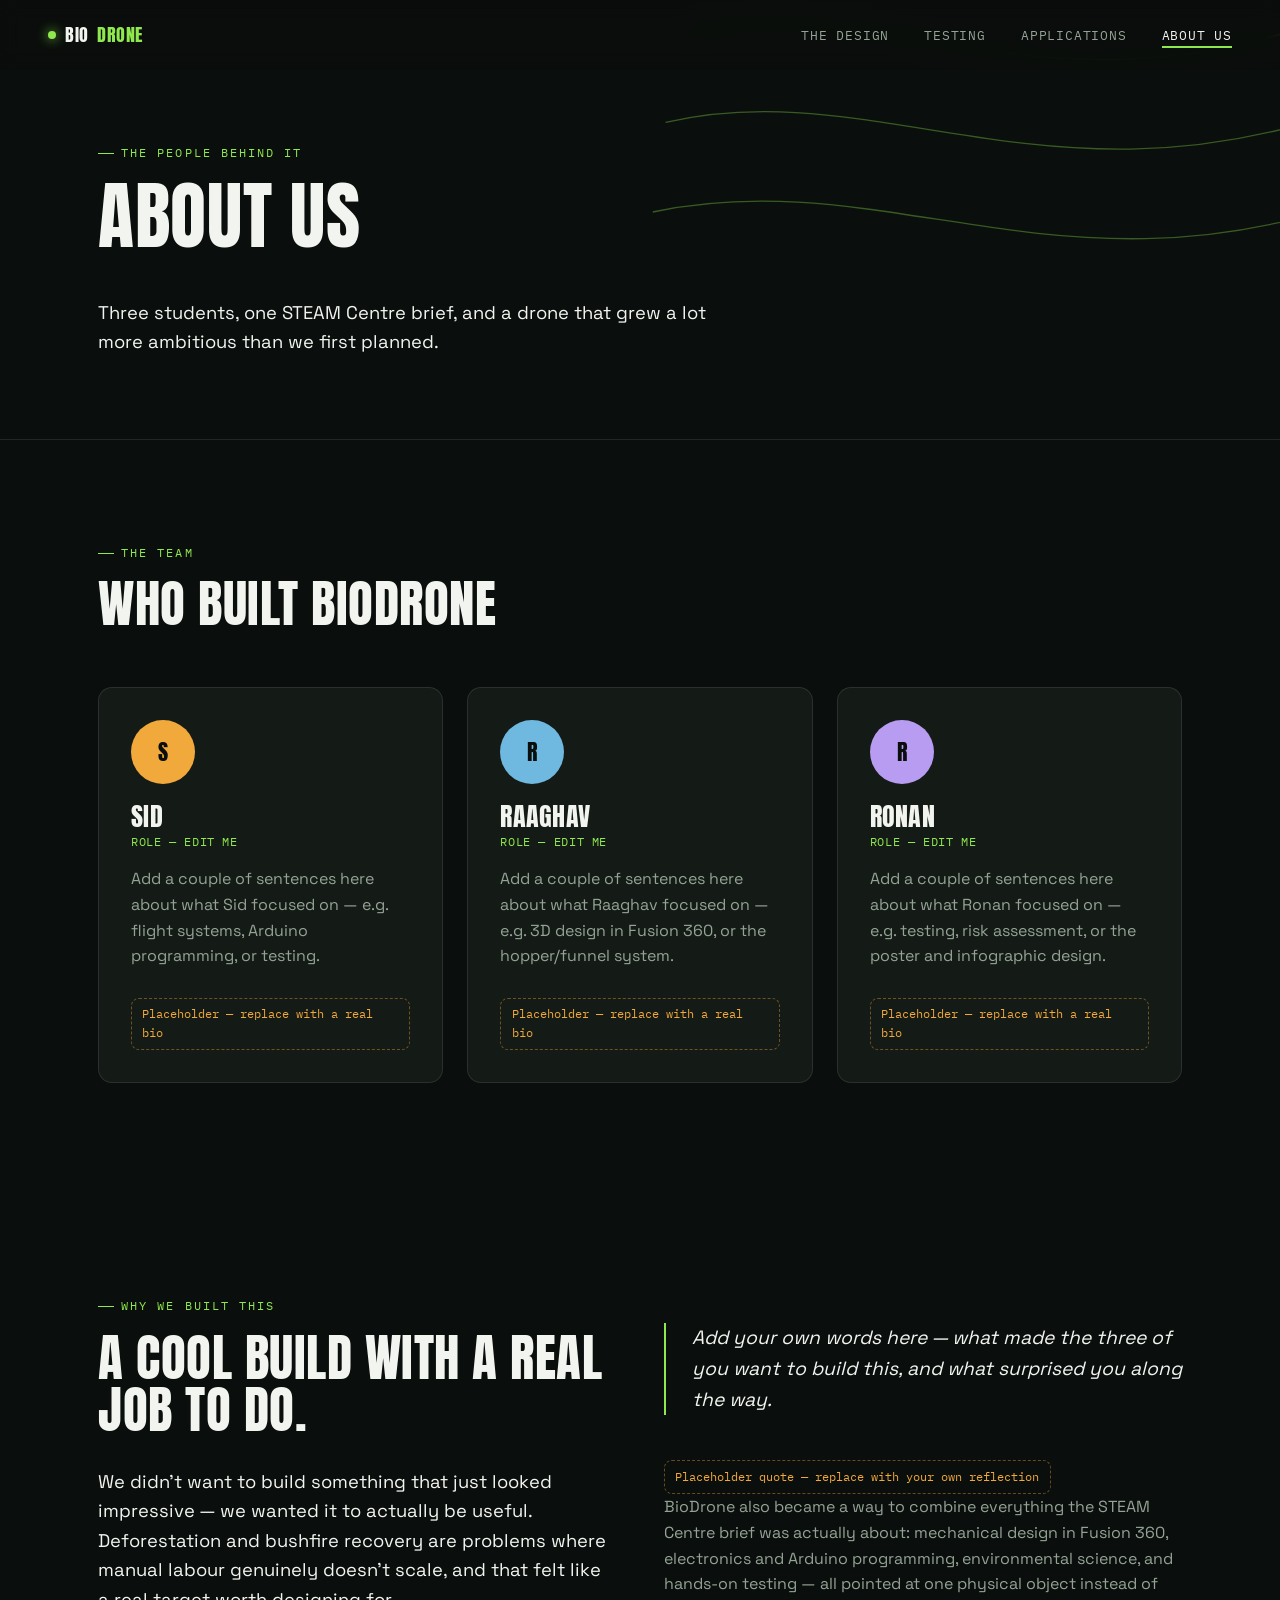
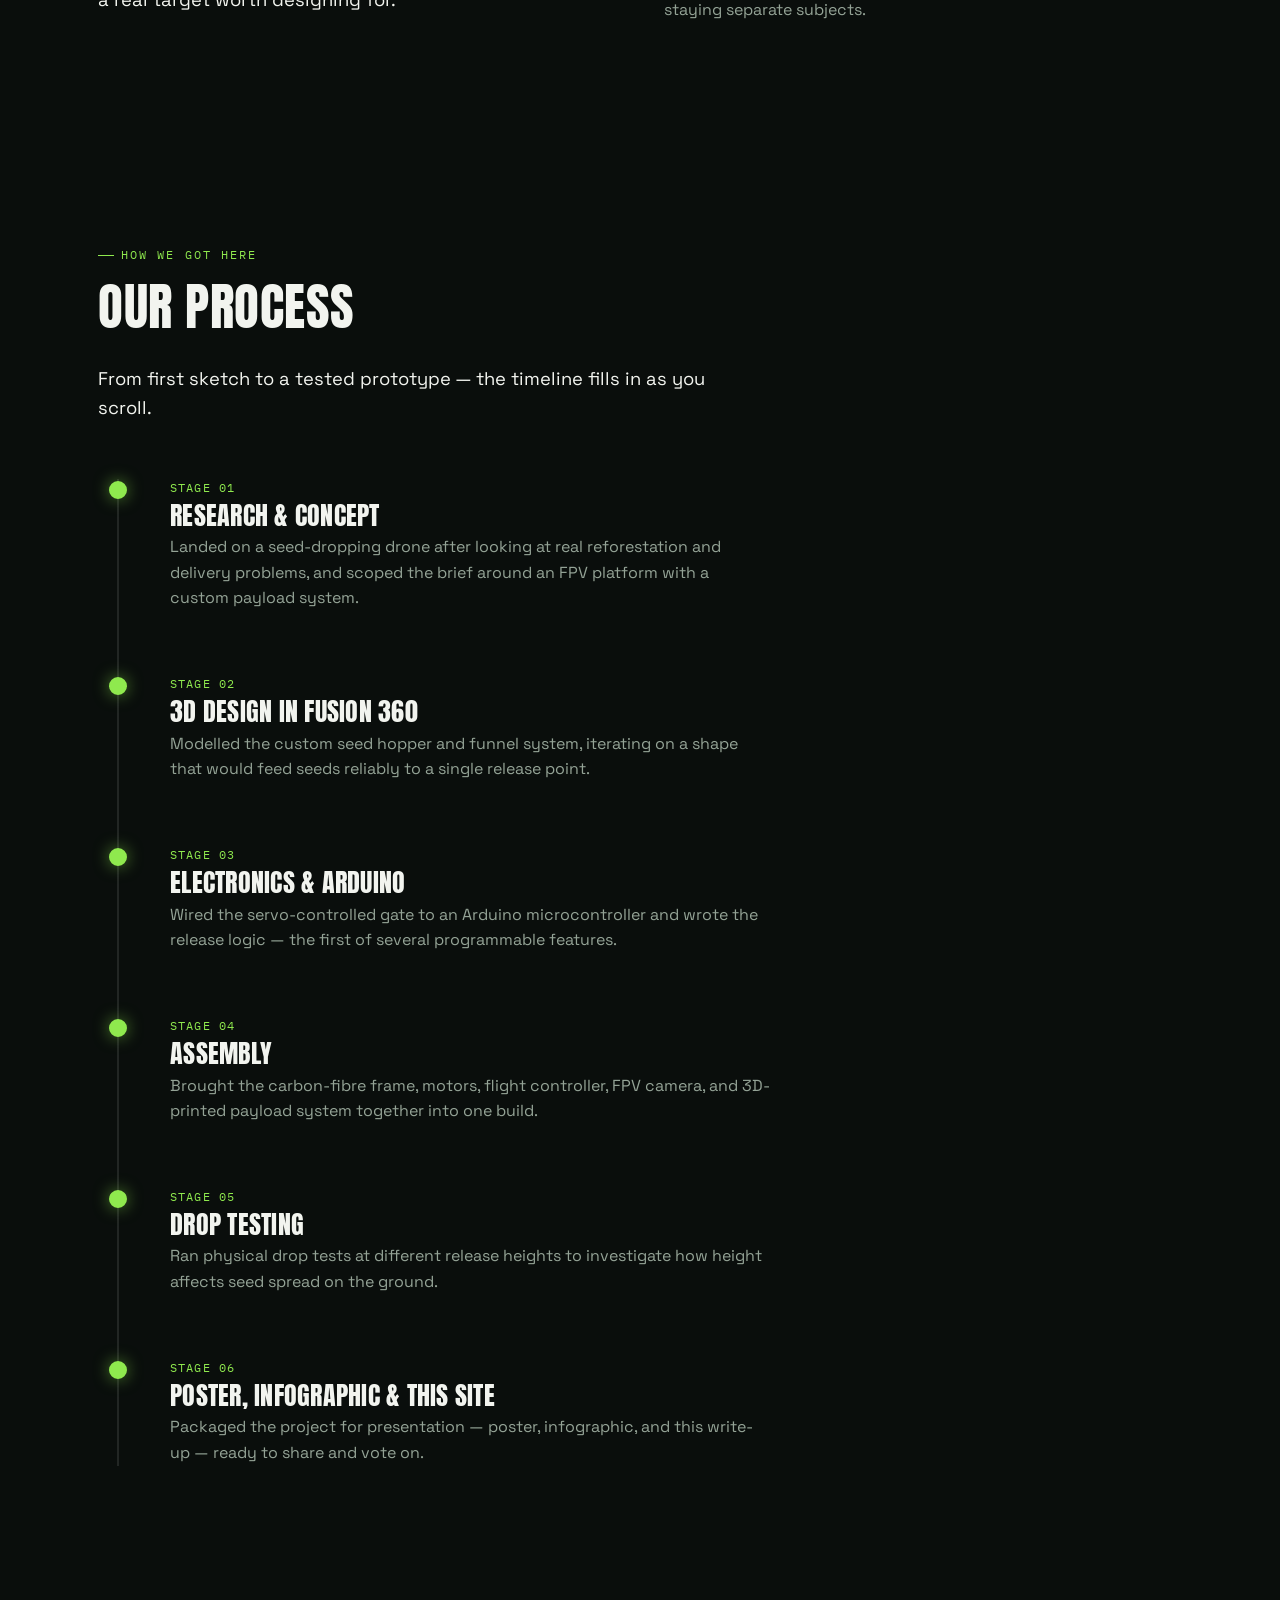
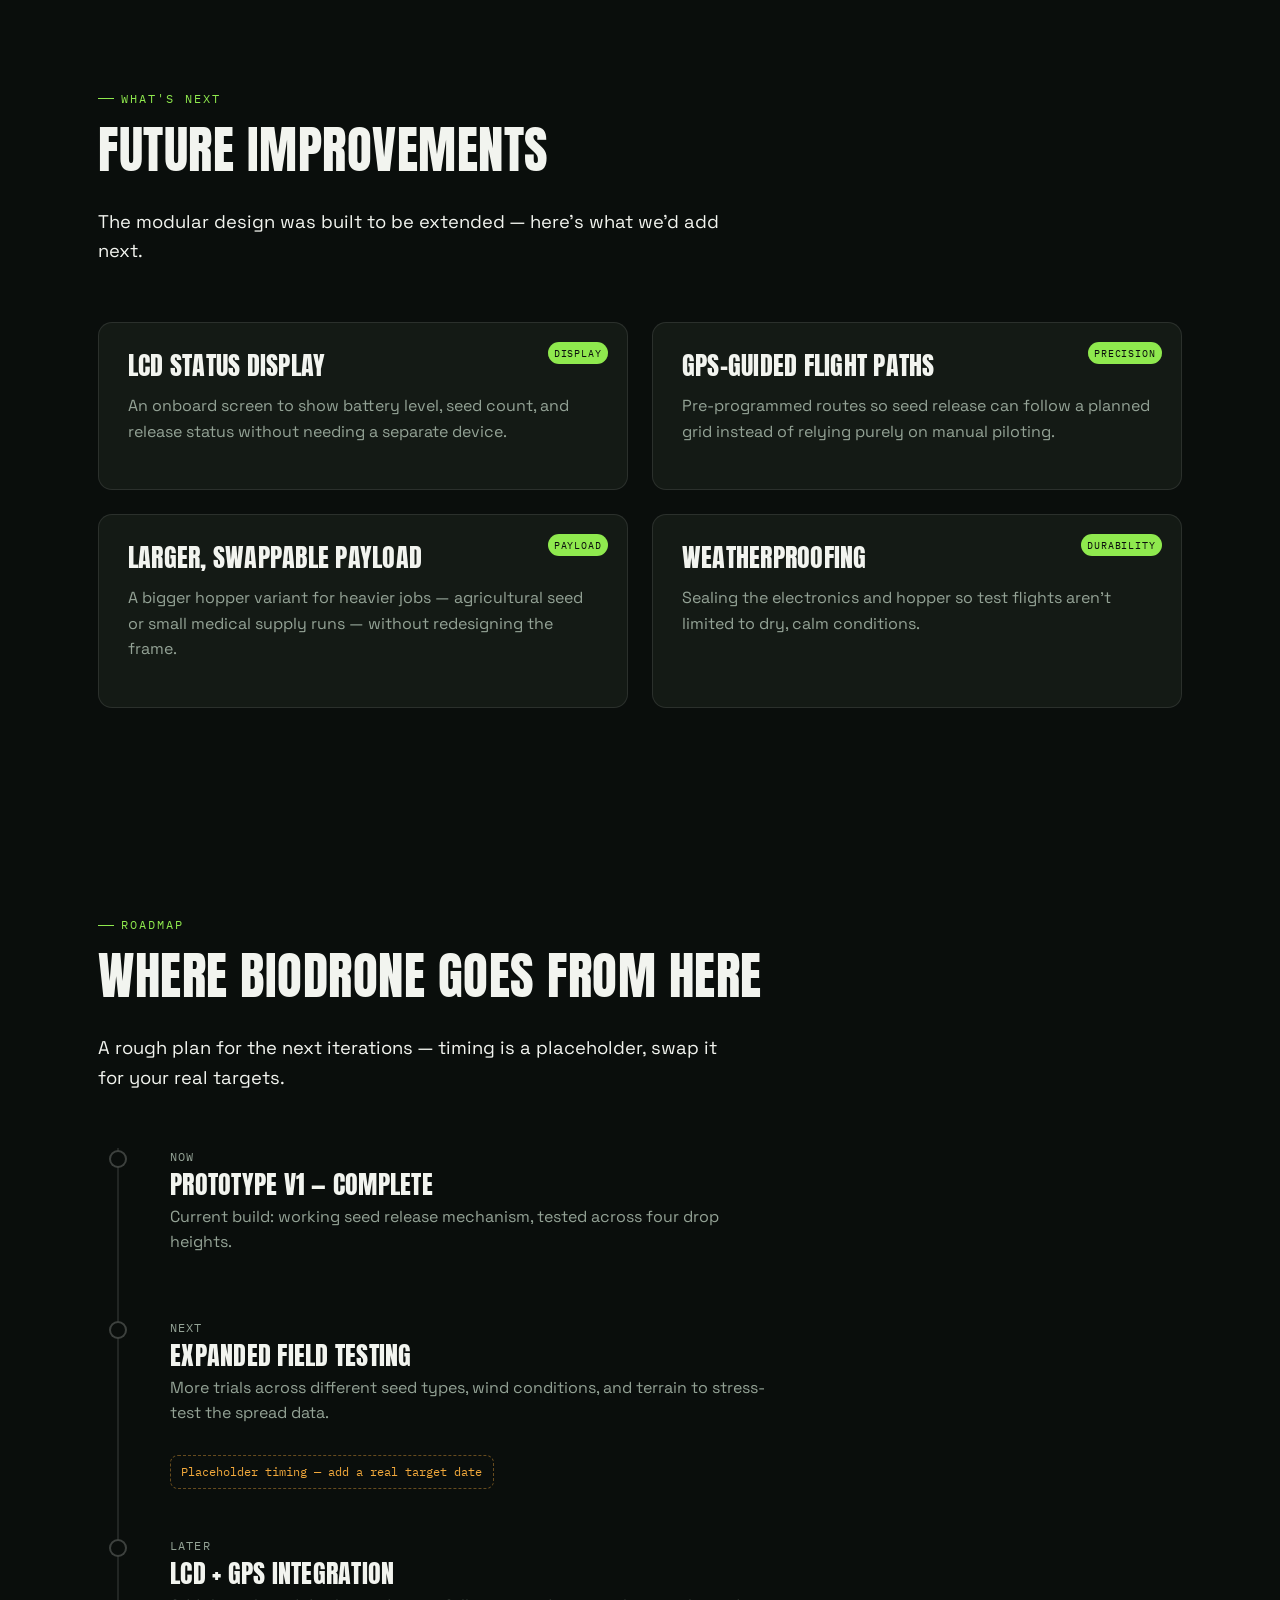
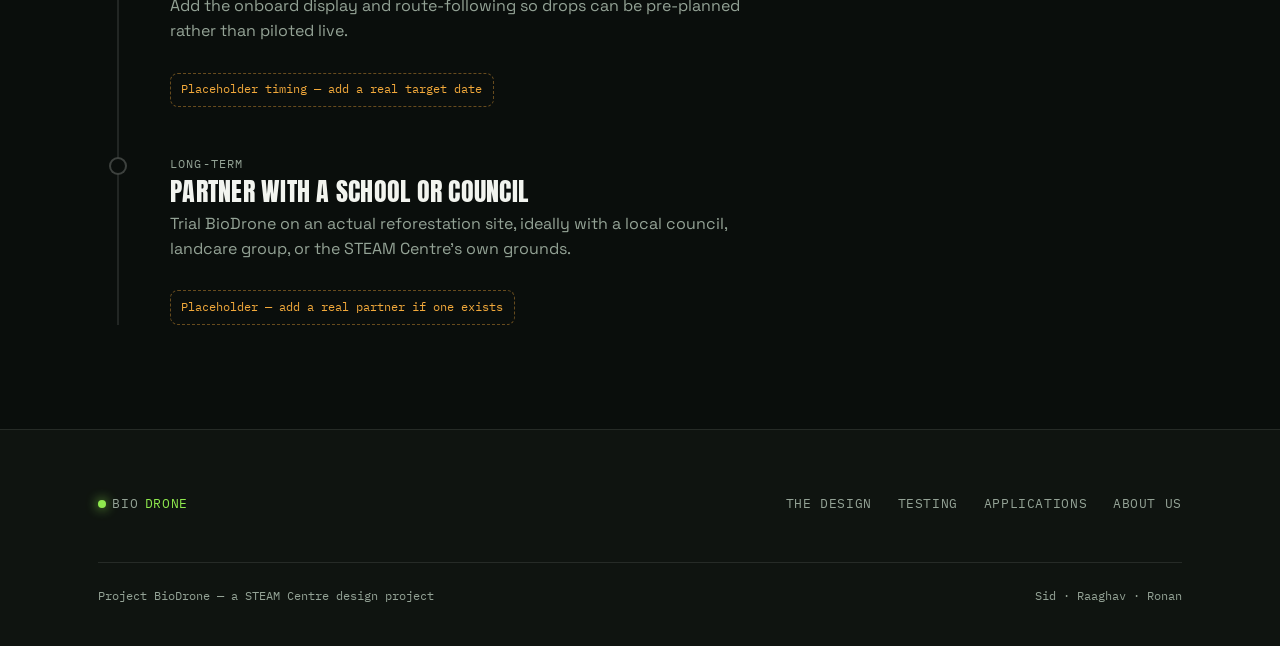
==== about.html @ 8881570f "added new files" ====
<!DOCTYPE html>
<html lang="en">
<head>
<meta charset="UTF-8">
<meta name="viewport" content="width=device-width, initial-scale=1.0">
<title>About — Project BioDrone</title>
<meta name="description" content="Meet the team behind Project BioDrone, how we built it, why we started, and what's next.">
<link rel="stylesheet" href="style.css">
</head>
<body>

<nav class="site-nav">
  <a href="index.html" class="brand"><span class="dot"></span>BIO<span>DRONE</span></a>
  <ul class="nav-links">
    <li><a href="index.html#design">The design</a></li>
    <li><a href="index.html#testing">Testing</a></li>
    <li><a href="index.html#applications">Applications</a></li>
    <li><a href="about.html" class="active">About us</a></li>
  </ul>
  <button class="nav-toggle" aria-label="Toggle menu"><span></span><span></span><span></span></button>
</nav>

<!-- ============ PAGE HERO ============ -->
<header class="page-hero">
  <div class="topo">
    <svg class="t1" viewBox="0 0 600 600" xmlns="http://www.w3.org/2000/svg" stroke="#8fe94e" fill="none" stroke-width="1">
      <path d="M40 60 C 180 20, 320 140, 560 40" />
      <path d="M20 130 C 190 90, 330 210, 580 110" />
      <path d="M10 200 C 200 160, 340 280, 590 180" />
    </svg>
  </div>
  <div class="container reveal">
    <div class="eyebrow">The people behind it</div>
    <h1 style="font-size:clamp(2.4rem,6vw,4.6rem);">About us</h1>
    <p class="lede">Three students, one STEAM Centre brief, and a drone that grew a lot more ambitious than we first planned.</p>
  </div>
</header>

<!-- ============ TEAM ============ -->
<section id="team">
  <div class="container">
    <div class="section-head reveal">
      <div class="eyebrow">The team</div>
      <h2>Who built BioDrone</h2>
    </div>
    <div class="team-grid reveal-stagger">
      <div class="team-card">
        <div class="avatar" style="background:var(--orange);">S</div>
        <h3>Sid</h3>
        <span class="role">Role — edit me</span>
        <p>Add a couple of sentences here about what Sid focused on — e.g. flight systems, Arduino programming, or testing.</p>
        <span class="edit-note">Placeholder — replace with a real bio</span>
      </div>
      <div class="team-card">
        <div class="avatar" style="background:var(--blue);">R</div>
        <h3>Raaghav</h3>
        <span class="role">Role — edit me</span>
        <p>Add a couple of sentences here about what Raaghav focused on — e.g. 3D design in Fusion 360, or the hopper/funnel system.</p>
        <span class="edit-note">Placeholder — replace with a real bio</span>
      </div>
      <div class="team-card">
        <div class="avatar" style="background:var(--purple);">R</div>
        <h3>Ronan</h3>
        <span class="role">Role — edit me</span>
        <p>Add a couple of sentences here about what Ronan focused on — e.g. testing, risk assessment, or the poster and infographic design.</p>
        <span class="edit-note">Placeholder — replace with a real bio</span>
      </div>
    </div>
  </div>
</section>

<!-- ============ WHY ============ -->
<section id="why">
  <div class="container">
    <div class="stack-wrap">
      <div class="reveal">
        <div class="eyebrow">Why we built this</div>
        <h2>A cool build with a real job to do.</h2>
        <p class="lede">We didn't want to build something that just looked impressive — we wanted it to actually be useful. Deforestation and bushfire recovery are problems where manual labour genuinely doesn't scale, and that felt like a real target worth designing for.</p>
      </div>
      <div class="reveal">
        <div class="quote-block">Add your own words here — what made the three of you want to build this, and what surprised you along the way.</div>
        <span class="edit-note">Placeholder quote — replace with your own reflection</span>
        <p>BioDrone also became a way to combine everything the STEAM Centre brief was actually about: mechanical design in Fusion 360, electronics and Arduino programming, environmental science, and hands-on testing — all pointed at one physical object instead of staying separate subjects.</p>
      </div>
    </div>
  </div>
</section>

<!-- ============ OUR PROCESS ============ -->
<section id="process">
  <div class="container">
    <div class="section-head reveal">
      <div class="eyebrow">How we got here</div>
      <h2>Our process</h2>
      <p class="lede">From first sketch to a tested prototype — the timeline fills in as you scroll.</p>
    </div>

    <div class="timeline">
      <div class="tl-fill"></div>

      <div class="tl-item">
        <div class="tl-dot"></div>
        <div class="tl-stage">Stage 01</div>
        <h3>Research &amp; concept</h3>
        <p>Landed on a seed-dropping drone after looking at real reforestation and delivery problems, and scoped the brief around an FPV platform with a custom payload system.</p>
      </div>

      <div class="tl-item">
        <div class="tl-dot"></div>
        <div class="tl-stage">Stage 02</div>
        <h3>3D design in Fusion 360</h3>
        <p>Modelled the custom seed hopper and funnel system, iterating on a shape that would feed seeds reliably to a single release point.</p>
      </div>

      <div class="tl-item">
        <div class="tl-dot"></div>
        <div class="tl-stage">Stage 03</div>
        <h3>Electronics &amp; Arduino</h3>
        <p>Wired the servo-controlled gate to an Arduino microcontroller and wrote the release logic — the first of several programmable features.</p>
      </div>

      <div class="tl-item">
        <div class="tl-dot"></div>
        <div class="tl-stage">Stage 04</div>
        <h3>Assembly</h3>
        <p>Brought the carbon-fibre frame, motors, flight controller, FPV camera, and 3D-printed payload system together into one build.</p>
      </div>

      <div class="tl-item">
        <div class="tl-dot"></div>
        <div class="tl-stage">Stage 05</div>
        <h3>Drop testing</h3>
        <p>Ran physical drop tests at different release heights to investigate how height affects seed spread on the ground.</p>
      </div>

      <div class="tl-item">
        <div class="tl-dot"></div>
        <div class="tl-stage">Stage 06</div>
        <h3>Poster, infographic &amp; this site</h3>
        <p>Packaged the project for presentation — poster, infographic, and this write-up — ready to share and vote on.</p>
      </div>
    </div>
  </div>
</section>

<!-- ============ FUTURE IMPROVEMENTS ============ -->
<section id="future">
  <div class="container">
    <div class="section-head reveal">
      <div class="eyebrow">What's next</div>
      <h2>Future improvements</h2>
      <p class="lede">The modular design was built to be extended — here's what we'd add next.</p>
    </div>
    <div class="future-grid reveal-stagger">
      <div class="future-card" data-tag="Display">
        <h3>LCD status display</h3>
        <p>An onboard screen to show battery level, seed count, and release status without needing a separate device.</p>
      </div>
      <div class="future-card" data-tag="Precision">
        <h3>GPS-guided flight paths</h3>
        <p>Pre-programmed routes so seed release can follow a planned grid instead of relying purely on manual piloting.</p>
      </div>
      <div class="future-card" data-tag="Payload">
        <h3>Larger, swappable payload</h3>
        <p>A bigger hopper variant for heavier jobs — agricultural seed or small medical supply runs — without redesigning the frame.</p>
      </div>
      <div class="future-card" data-tag="Durability">
        <h3>Weatherproofing</h3>
        <p>Sealing the electronics and hopper so test flights aren't limited to dry, calm conditions.</p>
      </div>
    </div>
  </div>
</section>

<!-- ============ FUTURE TIMELINE ============ -->
<section id="roadmap">
  <div class="container">
    <div class="section-head reveal">
      <div class="eyebrow">Roadmap</div>
      <h2>Where BioDrone goes from here</h2>
      <p class="lede">A rough plan for the next iterations — timing is a placeholder, swap it for your real targets.</p>
    </div>

    <div class="timeline">
      <div class="tl-fill"></div>

      <div class="tl-item">
        <div class="tl-dot"></div>
        <div class="tl-stage">Now</div>
        <h3>Prototype v1 — complete</h3>
        <p>Current build: working seed release mechanism, tested across four drop heights.</p>
      </div>

      <div class="tl-item">
        <div class="tl-dot"></div>
        <div class="tl-stage">Next</div>
        <h3>Expanded field testing</h3>
        <p>More trials across different seed types, wind conditions, and terrain to stress-test the spread data.</p>
        <span class="edit-note">Placeholder timing — add a real target date</span>
      </div>

      <div class="tl-item">
        <div class="tl-dot"></div>
        <div class="tl-stage">Later</div>
        <h3>LCD + GPS integration</h3>
        <p>Add the onboard display and route-following so drops can be pre-planned rather than piloted live.</p>
        <span class="edit-note">Placeholder timing — add a real target date</span>
      </div>

      <div class="tl-item">
        <div class="tl-dot"></div>
        <div class="tl-stage">Long-term</div>
        <h3>Partner with a school or council</h3>
        <p>Trial BioDrone on an actual reforestation site, ideally with a local council, landcare group, or the STEAM Centre's own grounds.</p>
        <span class="edit-note">Placeholder — add a real partner if one exists</span>
      </div>
    </div>
  </div>
</section>

<footer>
  <div class="container">
    <div class="footer-grid">
      <a href="index.html" class="brand"><span class="dot"></span>BIO<span>DRONE</span></a>
      <nav>
        <a href="index.html#design">The design</a>
        <a href="index.html#testing">Testing</a>
        <a href="index.html#applications">Applications</a>
        <a href="about.html">About us</a>
      </nav>
    </div>
    <div class="footer-bottom">
      <span>Project BioDrone — a STEAM Centre design project</span>
      <span>Sid · Raaghav · Ronan</span>
    </div>
  </div>
</footer>

<script src="script.js"></script>
</body>
</html>
---- style.css ----
/* ============================================================
   PROJECT BIODRONE — design tokens
   ============================================================ */
@import url('https://fonts.googleapis.com/css2?family=Anton&family=Space+Grotesk:wght@400;500;600;700&family=IBM+Plex+Mono:wght@400;500&display=swap');

:root{
  --bg:        #0a0e0c;
  --bg-soft:   #0f1410;
  --panel:     #141a15;
  --panel-2:   #182019;
  --fg:        #f2f4ef;
  --fg-dim:    #94a396;
  --line:      rgba(242,244,239,0.10);
  --line-strong: rgba(242,244,239,0.22);

  --green:     #8fe94e;
  --green-deep:#5fbf2e;
  --orange:    #f2a93b;
  --blue:      #6fb8e0;
  --gold:      #f2d43b;
  --purple:    #b79cf2;
  --pink:      #f2568c;

  --font-display: 'Anton', sans-serif;
  --font-body: 'Space Grotesk', sans-serif;
  --font-mono: 'IBM Plex Mono', monospace;

  --max: 1180px;
  --pad: clamp(1.25rem, 4vw, 3rem);
  --radius: 14px;
}

*,*::before,*::after{ box-sizing:border-box; }
html{ scroll-behavior:smooth; }
@media (prefers-reduced-motion: reduce){
  html{ scroll-behavior:auto; }
  *,*::before,*::after{ animation-duration:0.001ms !important; animation-iteration-count:1 !important; transition-duration:0.001ms !important; scroll-behavior:auto !important; }
}

body{
  margin:0;
  background:var(--bg);
  color:var(--fg);
  font-family:var(--font-body);
  font-size:16px;
  line-height:1.6;
  -webkit-font-smoothing:antialiased;
  overflow-x:hidden;
}

a{ color:inherit; }
img,svg{ display:block; max-width:100%; }

.container{
  max-width:var(--max);
  margin:0 auto;
  padding-left:var(--pad);
  padding-right:var(--pad);
}

.eyebrow{
  font-family:var(--font-mono);
  font-size:0.72rem;
  letter-spacing:0.18em;
  text-transform:uppercase;
  color:var(--green);
  display:flex;
  align-items:center;
  gap:0.6em;
  margin-bottom:1rem;
}
.eyebrow::before{
  content:"";
  width:1.4em; height:1px;
  background:var(--green);
  display:inline-block;
}

h1,h2,h3,h4{
  font-family:var(--font-display);
  font-weight:400;
  letter-spacing:0.01em;
  line-height:1.02;
  margin:0 0 0.6em;
  text-transform:uppercase;
}
h1{ font-size:clamp(2.6rem, 8vw, 6rem); }
h2{ font-size:clamp(1.9rem, 5vw, 3.2rem); }
h3{ font-size:clamp(1.2rem, 2.6vw, 1.6rem); }

p{ margin:0 0 1em; color:var(--fg-dim); max-width:60ch; }
.lede{ font-size:1.15rem; color:var(--fg); max-width:52ch; }

.text-fg{ color:var(--fg); }

/* ---------------- buttons ---------------- */
.btn{
  display:inline-flex;
  align-items:center;
  gap:0.6em;
  font-family:var(--font-mono);
  font-size:0.85rem;
  letter-spacing:0.06em;
  text-transform:uppercase;
  text-decoration:none;
  padding:0.9em 1.5em;
  border-radius:999px;
  border:1px solid var(--line-strong);
  color:var(--fg);
  background:transparent;
  cursor:pointer;
  transition:transform 0.25s ease, background 0.25s ease, border-color 0.25s ease, color 0.25s ease;
}
.btn:hover{ transform:translateY(-2px); border-color:var(--green); color:var(--green); }
.btn-solid{
  background:var(--green);
  border-color:var(--green);
  color:#0a0e0c;
  font-weight:600;
}
.btn-solid:hover{ background:#a4f56b; color:#0a0e0c; transform:translateY(-2px); }
.btn-row{ display:flex; gap:1rem; flex-wrap:wrap; margin-top:2rem; }

/* ---------------- nav ---------------- */
.site-nav{
  position:fixed; top:0; left:0; right:0;
  z-index:100;
  display:flex; align-items:center; justify-content:space-between;
  padding:1.25rem var(--pad);
  background:rgba(10,14,12,0.7);
  backdrop-filter:blur(10px);
  border-bottom:1px solid transparent;
  transition:border-color 0.3s ease, background 0.3s ease;
}
.site-nav.scrolled{ border-color:var(--line); background:rgba(10,14,12,0.92); }
.brand{
  font-family:var(--font-display);
  font-size:1.15rem;
  text-transform:uppercase;
  text-decoration:none;
  letter-spacing:0.02em;
  display:flex; align-items:center; gap:0.5em;
}
.brand .dot{ width:8px; height:8px; border-radius:50%; background:var(--green); box-shadow:0 0 12px var(--green); }
.brand span{ color:var(--green); }

.nav-links{ display:flex; gap:2.2rem; align-items:center; list-style:none; margin:0; padding:0; }
.nav-links a{
  font-family:var(--font-mono);
  font-size:0.82rem;
  letter-spacing:0.06em;
  text-transform:uppercase;
  text-decoration:none;
  color:var(--fg-dim);
  position:relative;
  padding-bottom:4px;
}
.nav-links a:hover, .nav-links a.active{ color:var(--fg); }
.nav-links a.active::after{
  content:""; position:absolute; left:0; right:0; bottom:0; height:2px; background:var(--green);
}
.nav-toggle{ display:none; }

@media (max-width: 760px){
  .nav-links{
    position:fixed; inset:0 0 0 auto; width:min(78vw,320px); height:100vh;
    background:var(--bg-soft); flex-direction:column; align-items:flex-start;
    padding:6rem 2rem 2rem; gap:1.6rem; transform:translateX(100%);
    transition:transform 0.35s ease; border-left:1px solid var(--line);
  }
  .nav-links.open{ transform:translateX(0); }
  .nav-toggle{
    display:flex; flex-direction:column; gap:5px; background:none; border:none; cursor:pointer;
    z-index:101; padding:8px;
  }
  .nav-toggle span{ width:22px; height:2px; background:var(--fg); display:block; transition:transform 0.3s ease, opacity 0.3s ease; }
  .nav-toggle.open span:nth-child(1){ transform:translateY(7px) rotate(45deg); }
  .nav-toggle.open span:nth-child(2){ opacity:0; }
  .nav-toggle.open span:nth-child(3){ transform:translateY(-7px) rotate(-45deg); }
}

/* ---------------- topographic decoration ---------------- */
.topo{
  position:absolute; inset:0; z-index:0; pointer-events:none;
  overflow:hidden;
}
.topo svg{ position:absolute; opacity:0.35; }
.topo .t1{ top:-10%; right:-10%; width:60vw; max-width:820px; }
.topo .t2{ bottom:-15%; left:-15%; width:50vw; max-width:700px; }

/* ---------------- hero ---------------- */
.hero{
  position:relative;
  min-height:100vh;
  display:flex; align-items:center;
  padding-top:6rem;
  border-bottom:1px solid var(--line);
  background:
    radial-gradient(60% 50% at 78% 18%, rgba(143,233,78,0.10), transparent 60%),
    var(--bg);
}
.hero-inner{ position:relative; z-index:2; width:100%; }
.hero h1{
  font-size:clamp(3rem, 11vw, 8.2rem);
  display:flex; flex-direction:column; gap:0.02em;
}
.hero h1 .l1{ color:var(--fg); }
.hero h1 .l2{ color:var(--green); text-shadow:0 0 40px rgba(143,233,78,0.35); }
.hero .tagline{
  font-family:var(--font-body);
  font-style:italic;
  font-size:clamp(1.1rem,2.4vw,1.5rem);
  color:var(--fg-dim);
  margin-top:1.2rem;
  max-width:34ch;
}
.hero .lede{ margin-top:1.4rem; }

.scroll-cue{
  position:absolute; bottom:2.4rem; left:var(--pad);
  display:flex; align-items:center; gap:0.8rem;
  font-family:var(--font-mono); font-size:0.72rem; letter-spacing:0.14em; text-transform:uppercase; color:var(--fg-dim);
  z-index:2;
}
.scroll-cue .line{ width:1px; height:40px; background:linear-gradient(var(--green), transparent); animation:scrollpulse 2s ease-in-out infinite; }
@keyframes scrollpulse{ 0%,100%{ opacity:0.3; } 50%{ opacity:1; } }

/* ---------------- sections ---------------- */
section{ position:relative; padding:6.5rem 0; }
.section-head{ max-width:42rem; margin-bottom:3.5rem; }
.panel{ background:var(--panel); border:1px solid var(--line); border-radius:var(--radius); }

.reveal{ opacity:0; transform:translateY(28px); transition:opacity 0.7s ease, transform 0.7s ease; }
.reveal.in{ opacity:1; transform:translateY(0); }
.reveal-stagger > *{ opacity:0; transform:translateY(24px); transition:opacity 0.6s ease, transform 0.6s ease; }
.reveal-stagger.in > *{ opacity:1; transform:translateY(0); }
.reveal-stagger.in > *:nth-child(1){ transition-delay:0.05s; }
.reveal-stagger.in > *:nth-child(2){ transition-delay:0.15s; }
.reveal-stagger.in > *:nth-child(3){ transition-delay:0.25s; }
.reveal-stagger.in > *:nth-child(4){ transition-delay:0.35s; }
.reveal-stagger.in > *:nth-child(5){ transition-delay:0.45s; }

/* ---------------- component stack diagram ---------------- */
.stack-wrap{ display:grid; grid-template-columns:1fr 1fr; gap:3rem; align-items:center; }
@media (max-width:820px){ .stack-wrap{ grid-template-columns:1fr; } }

.stack{ display:flex; flex-direction:column; gap:0.85rem; }
.stack-pill{
  font-family:var(--font-mono);
  font-weight:500; font-size:0.95rem; letter-spacing:0.04em; text-transform:uppercase;
  padding:1rem 1.4rem;
  border-radius:999px;
  color:#0a0e0c;
  cursor:default;
  transition:transform 0.25s ease, box-shadow 0.25s ease;
  position:relative;
}
.stack-pill:hover{ transform:translateX(10px); }
.stack-pill.p-drone{ background:var(--orange); }
.stack-pill.p-arduino{ background:var(--blue); }
.stack-pill.p-seed{ background:var(--gold); }
.stack-pill.p-motor{ background:var(--purple); }
.stack-connector{ width:2px; height:14px; background:var(--line-strong); margin-left:2.2rem; }

/* ---------------- component grid ---------------- */
.component-grid{
  display:grid; grid-template-columns:repeat(auto-fill,minmax(210px,1fr)); gap:1px;
  background:var(--line); border:1px solid var(--line); border-radius:var(--radius); overflow:hidden;
}
.component-card{
  background:var(--panel); padding:1.6rem; transition:background 0.25s ease;
}
.component-card:hover{ background:var(--panel-2); }
.component-card .idx{ font-family:var(--font-mono); font-size:0.7rem; color:var(--green); letter-spacing:0.1em; }
.component-card h4{ font-family:var(--font-body); font-weight:700; text-transform:none; font-size:1rem; margin:0.5rem 0 0.4rem; }
.component-card p{ font-size:0.88rem; margin:0; }

/* ---------------- applications ---------------- */
.app-grid{ display:grid; grid-template-columns:repeat(3,1fr); gap:1.5rem; }
@media (max-width:900px){ .app-grid{ grid-template-columns:1fr; } }
.app-card{
  padding:2rem; border-radius:var(--radius); border:1px solid var(--line);
  background:linear-gradient(160deg, var(--panel), var(--bg-soft));
  transition:border-color 0.3s ease, transform 0.3s ease;
}
.app-card:hover{ border-color:var(--green); transform:translateY(-6px); }
.app-card .num{ font-family:var(--font-mono); color:var(--green); font-size:0.8rem; letter-spacing:0.1em; }
.app-card h3{ margin-top:0.6rem; }

/* ---------------- simulator ---------------- */
.sim{
  display:grid; grid-template-columns:1fr 1fr; gap:3rem; align-items:center;
  padding:2.5rem; border-radius:var(--radius); border:1px solid var(--line); background:var(--panel);
}
@media (max-width:900px){ .sim{ grid-template-columns:1fr; } }
.sim-stage{
  position:relative; aspect-ratio:1/1; border-radius:12px;
  background:
    repeating-linear-gradient(0deg, transparent, transparent 23px, var(--line) 24px),
    repeating-linear-gradient(90deg, transparent, transparent 23px, var(--line) 24px),
    var(--bg-soft);
  overflow:hidden;
}
.sim-drone{
  position:absolute; left:50%; top:12%; transform:translate(-50%,0);
  font-family:var(--font-mono); font-size:0.7rem; color:var(--fg-dim);
  display:flex; flex-direction:column; align-items:center; gap:0.4rem;
  transition:top 0.6s cubic-bezier(.2,.8,.2,1);
}
.sim-drone .body{ width:26px; height:10px; border-radius:4px; background:var(--fg); position:relative; }
.sim-drone .body::before,.sim-drone .body::after{
  content:""; position:absolute; top:-6px; width:10px; height:2px; background:var(--fg-dim);
}
.sim-drone .body::before{ left:-8px; }
.sim-drone .body::after{ right:-8px; }
.sim-seed{
  position:absolute; left:50%; top:20%; width:5px; height:5px; border-radius:50%;
  background:var(--gold); transform:translate(-50%,0);
  animation:none;
}
.sim-spread{
  position:absolute; left:50%; bottom:14%; transform:translate(-50%,50%);
  border-radius:50%; border:1.5px solid var(--green);
  background:radial-gradient(circle, rgba(143,233,78,0.18), transparent 70%);
  width:40px; height:40px;
  transition:width 0.6s cubic-bezier(.2,.8,.2,1), height 0.6s cubic-bezier(.2,.8,.2,1);
}
.sim-ground{
  position:absolute; left:0; right:0; bottom:12%; height:1px; background:var(--line-strong);
}
.sim-readout{
  position:absolute; top:1rem; right:1rem; font-family:var(--font-mono); font-size:0.75rem;
  color:var(--fg-dim); text-align:right;
}
.sim-readout b{ color:var(--green); font-size:1.1rem; display:block; }

.sim-controls{ }
.height-buttons{ display:flex; gap:0.6rem; flex-wrap:wrap; margin:1.2rem 0 1.6rem; }
.height-btn{
  font-family:var(--font-mono); font-size:0.85rem; letter-spacing:0.04em;
  padding:0.7em 1.1em; border-radius:8px; border:1px solid var(--line-strong);
  background:transparent; color:var(--fg-dim); cursor:pointer; transition:all 0.25s ease;
}
.height-btn:hover{ color:var(--fg); border-color:var(--fg-dim); }
.height-btn.active{ background:var(--green); border-color:var(--green); color:#0a0e0c; font-weight:600; }

.var-chips{ display:flex; flex-wrap:wrap; gap:0.5rem; margin-top:1.2rem; }
.chip{
  font-family:var(--font-mono); font-size:0.72rem; letter-spacing:0.03em;
  padding:0.4em 0.8em; border-radius:999px; border:1px solid var(--line);
  color:var(--fg-dim);
}

/* ---------------- venn / comparison ---------------- */
.venn{ position:relative; width:100%; max-width:360px; aspect-ratio:16/10; margin:0 auto; }
.venn .circle{ position:absolute; top:50%; width:62%; aspect-ratio:1/1; border-radius:50%; transform:translateY(-50%); mix-blend-mode:screen; opacity:0.85; }
.venn .c1{ left:6%; background:radial-gradient(circle at 35% 35%, var(--gold), transparent 70%); }
.venn .c2{ right:6%; background:radial-gradient(circle at 65% 35%, var(--green-deep), transparent 70%); }
.venn .label{ position:absolute; top:8%; left:50%; transform:translateX(-50%); font-family:var(--font-mono); font-size:0.7rem; letter-spacing:0.1em; text-transform:uppercase; color:var(--fg-dim); }

/* ---------------- risk accordion ---------------- */
.accordion{ border-top:1px solid var(--line); }
.acc-item{ border-bottom:1px solid var(--line); }
.acc-trigger{
  width:100%; display:flex; align-items:center; justify-content:space-between; gap:1rem;
  background:none; border:none; color:var(--fg); text-align:left; cursor:pointer;
  padding:1.4rem 0; font-family:var(--font-body); font-size:1.05rem; font-weight:600;
}
.acc-trigger .plus{ font-family:var(--font-mono); color:var(--green); font-size:1.2rem; transition:transform 0.3s ease; flex-shrink:0; }
.acc-item.open .plus{ transform:rotate(45deg); }
.acc-panel{ max-height:0; overflow:hidden; transition:max-height 0.35s ease; }
.acc-panel-inner{ padding-bottom:1.4rem; }
.acc-panel-inner p{ margin:0; }
.acc-tag{ display:inline-block; font-family:var(--font-mono); font-size:0.68rem; letter-spacing:0.08em; text-transform:uppercase; color:var(--pink); margin-bottom:0.5rem; }

/* ---------------- footer ---------------- */
footer{
  border-top:1px solid var(--line);
  padding:4rem 0 2.5rem;
  background:var(--bg-soft);
}
.footer-grid{ display:flex; justify-content:space-between; gap:2rem; flex-wrap:wrap; }
.footer-grid nav{ display:flex; gap:1.6rem; flex-wrap:wrap; }
.footer-grid a{ font-family:var(--font-mono); font-size:0.8rem; text-decoration:none; color:var(--fg-dim); text-transform:uppercase; letter-spacing:0.05em; }
.footer-grid a:hover{ color:var(--green); }
.footer-bottom{ margin-top:3rem; padding-top:1.5rem; border-top:1px solid var(--line); font-family:var(--font-mono); font-size:0.72rem; color:var(--fg-dim); display:flex; justify-content:space-between; flex-wrap:wrap; gap:0.6rem; }

/* ============================================================
   ABOUT PAGE SPECIFIC
   ============================================================ */
.page-hero{
  padding:9rem 0 4rem; border-bottom:1px solid var(--line); position:relative;
}

.team-grid{ display:grid; grid-template-columns:repeat(3,1fr); gap:1.5rem; }
@media (max-width:860px){ .team-grid{ grid-template-columns:1fr; } }
.team-card{
  border:1px solid var(--line); border-radius:var(--radius); padding:2rem;
  background:var(--panel); transition:transform 0.3s ease, border-color 0.3s ease;
}
.team-card:hover{ transform:translateY(-6px); border-color:var(--green); }
.avatar{
  width:64px; height:64px; border-radius:50%; margin-bottom:1.2rem;
  display:flex; align-items:center; justify-content:center;
  font-family:var(--font-display); font-size:1.4rem; color:#0a0e0c;
}
.team-card h3{ margin-bottom:0.2rem; }
.role{ font-family:var(--font-mono); font-size:0.78rem; color:var(--green); letter-spacing:0.05em; text-transform:uppercase; margin-bottom:0.9rem; display:block; }

/* ---------------- timeline (process + future) ---------------- */
.timeline{ position:relative; margin-top:2rem; }
.timeline::before{
  content:""; position:absolute; left:19px; top:0; bottom:0; width:2px;
  background:var(--line);
}
.timeline .tl-fill{
  position:absolute; left:19px; top:0; width:2px; height:0%;
  background:linear-gradient(var(--green), var(--green-deep));
  transition:height 0.1s linear;
}
.tl-item{ position:relative; padding:0 0 3rem 4.5rem; }
.tl-item:last-child{ padding-bottom:0; }
.tl-dot{
  position:absolute; left:11px; top:2px; width:18px; height:18px; border-radius:50%;
  background:var(--bg); border:2px solid var(--line-strong);
  transition:border-color 0.4s ease, background 0.4s ease, box-shadow 0.4s ease;
}
.tl-item.in .tl-dot{ border-color:var(--green); background:var(--green); box-shadow:0 0 16px rgba(143,233,78,0.55); }
.tl-stage{ font-family:var(--font-mono); font-size:0.72rem; color:var(--fg-dim); letter-spacing:0.1em; text-transform:uppercase; margin-bottom:0.3rem; }
.tl-item.in .tl-stage{ color:var(--green); }
.tl-item h3{ margin-bottom:0.4rem; }

.future-grid{ display:grid; grid-template-columns:repeat(2,1fr); gap:1.5rem; }
@media (max-width:760px){ .future-grid{ grid-template-columns:1fr; } }
.future-card{
  padding:1.8rem; border-radius:var(--radius); border:1px solid var(--line); background:var(--panel);
  position:relative; overflow:hidden;
}
.future-card::before{
  content:attr(data-tag); position:absolute; top:1.2rem; right:1.2rem;
  font-family:var(--font-mono); font-size:0.65rem; letter-spacing:0.08em; text-transform:uppercase;
  color:var(--bg); background:var(--green); padding:0.25em 0.6em; border-radius:999px;
}

.quote-block{
  border-left:2px solid var(--green); padding-left:1.6rem; margin:2rem 0;
  font-family:var(--font-body); font-style:italic; font-size:1.2rem; color:var(--fg);
}

.edit-note{
  font-family:var(--font-mono); font-size:0.72rem; color:var(--orange);
  border:1px dashed rgba(242,169,59,0.4); border-radius:8px; padding:0.6em 0.9em;
  margin-top:0.8rem; display:inline-block;
}
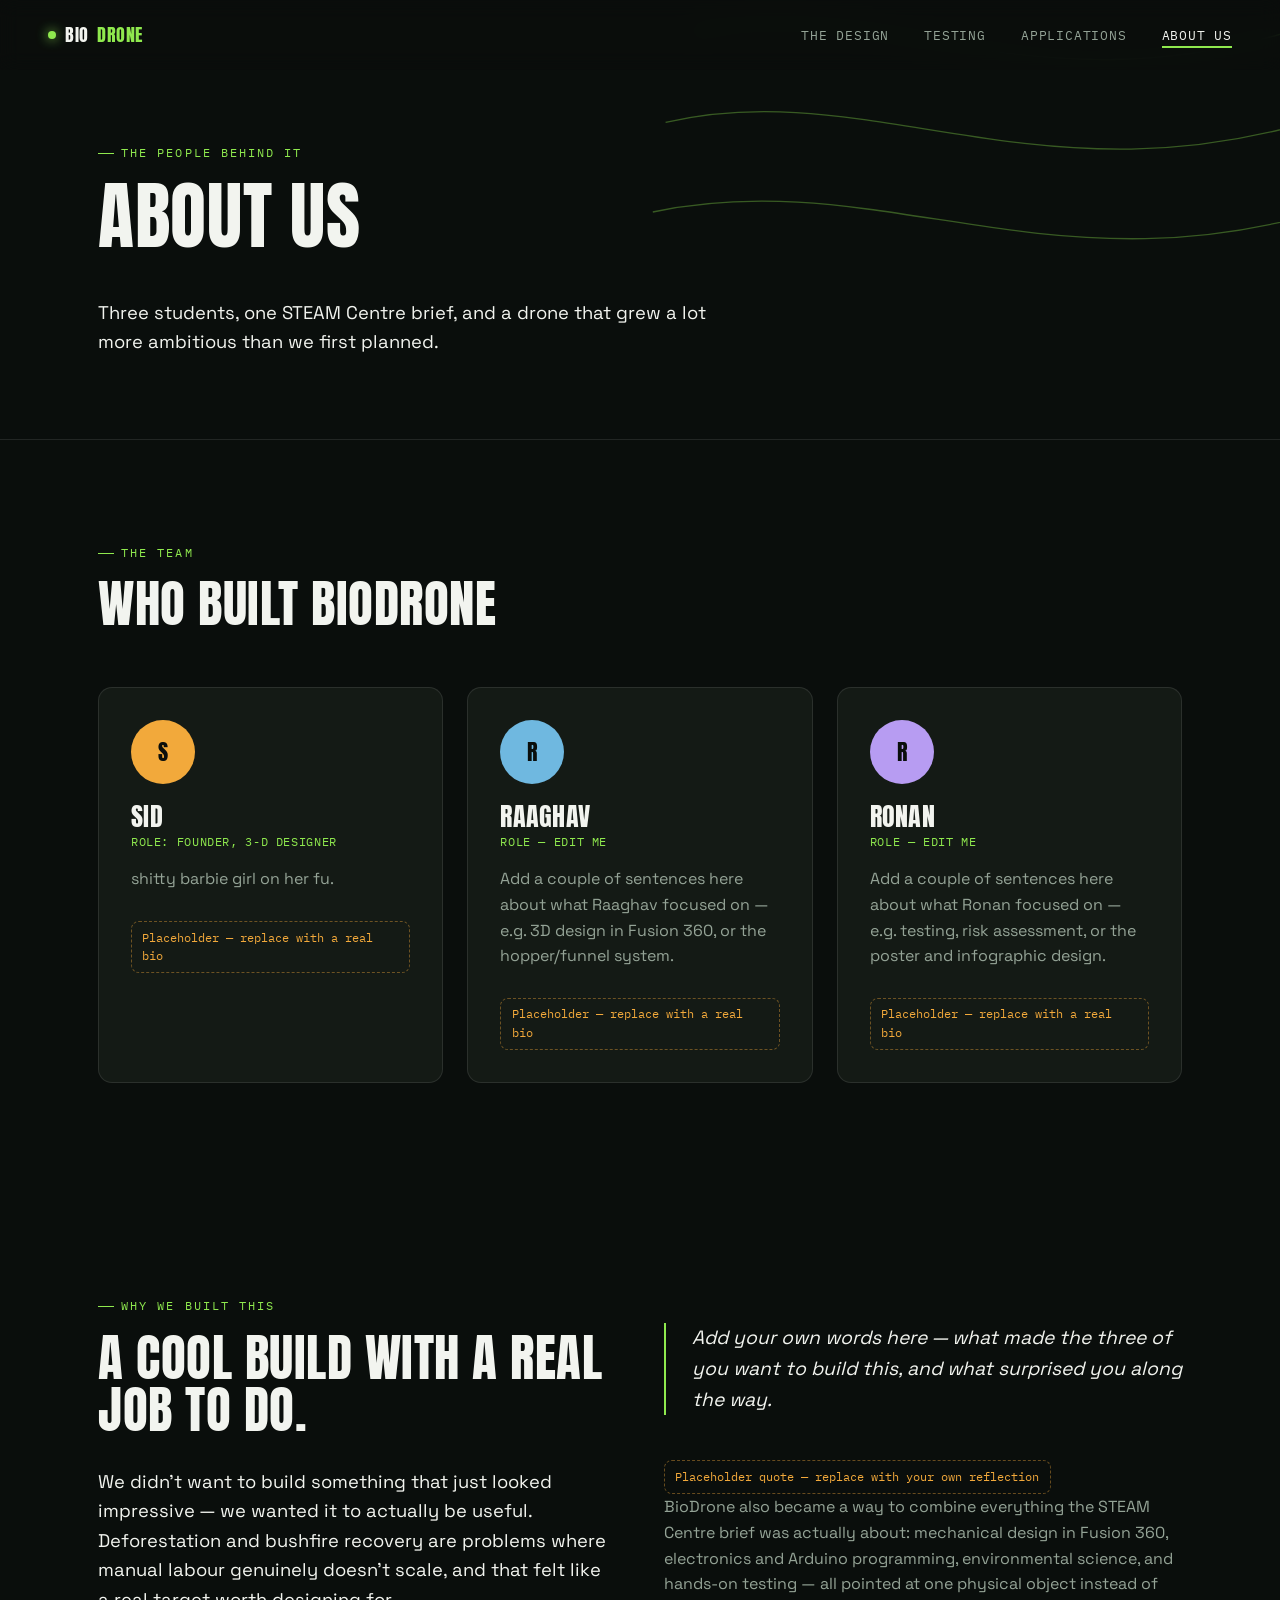
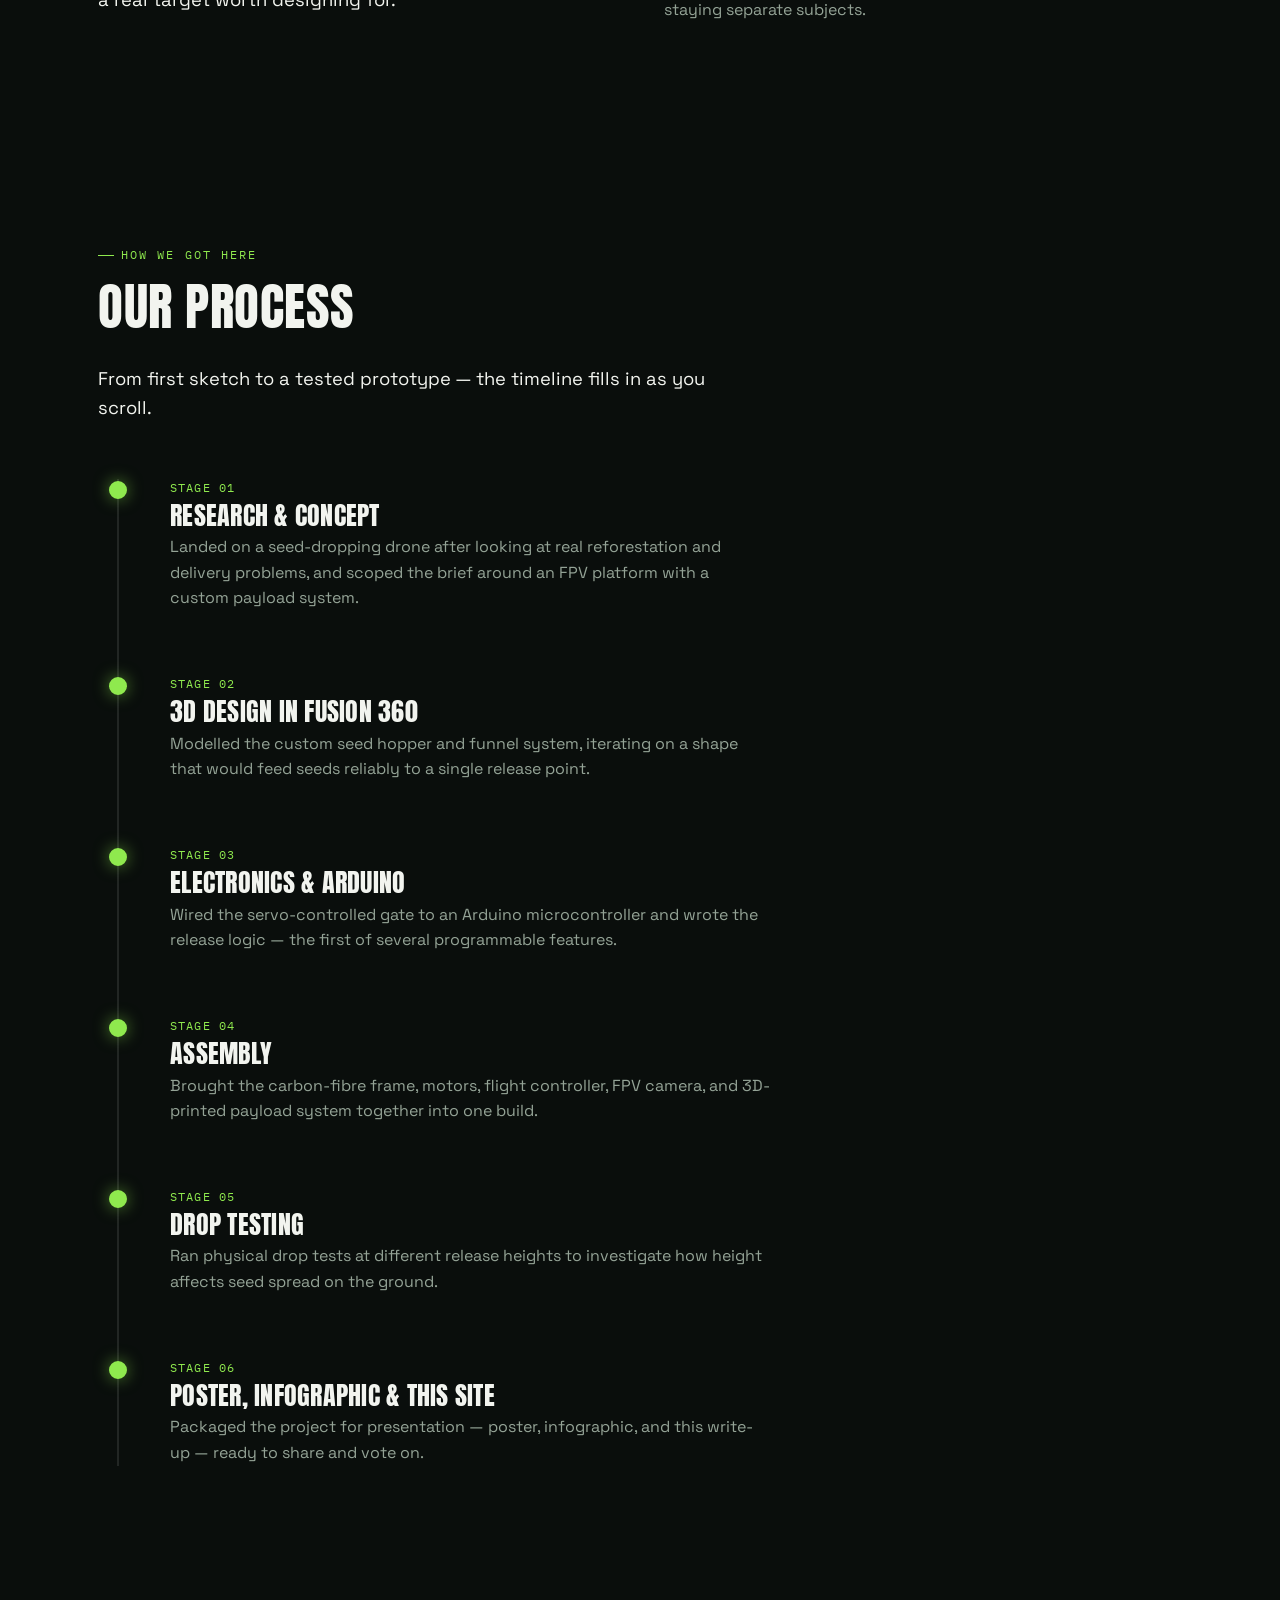
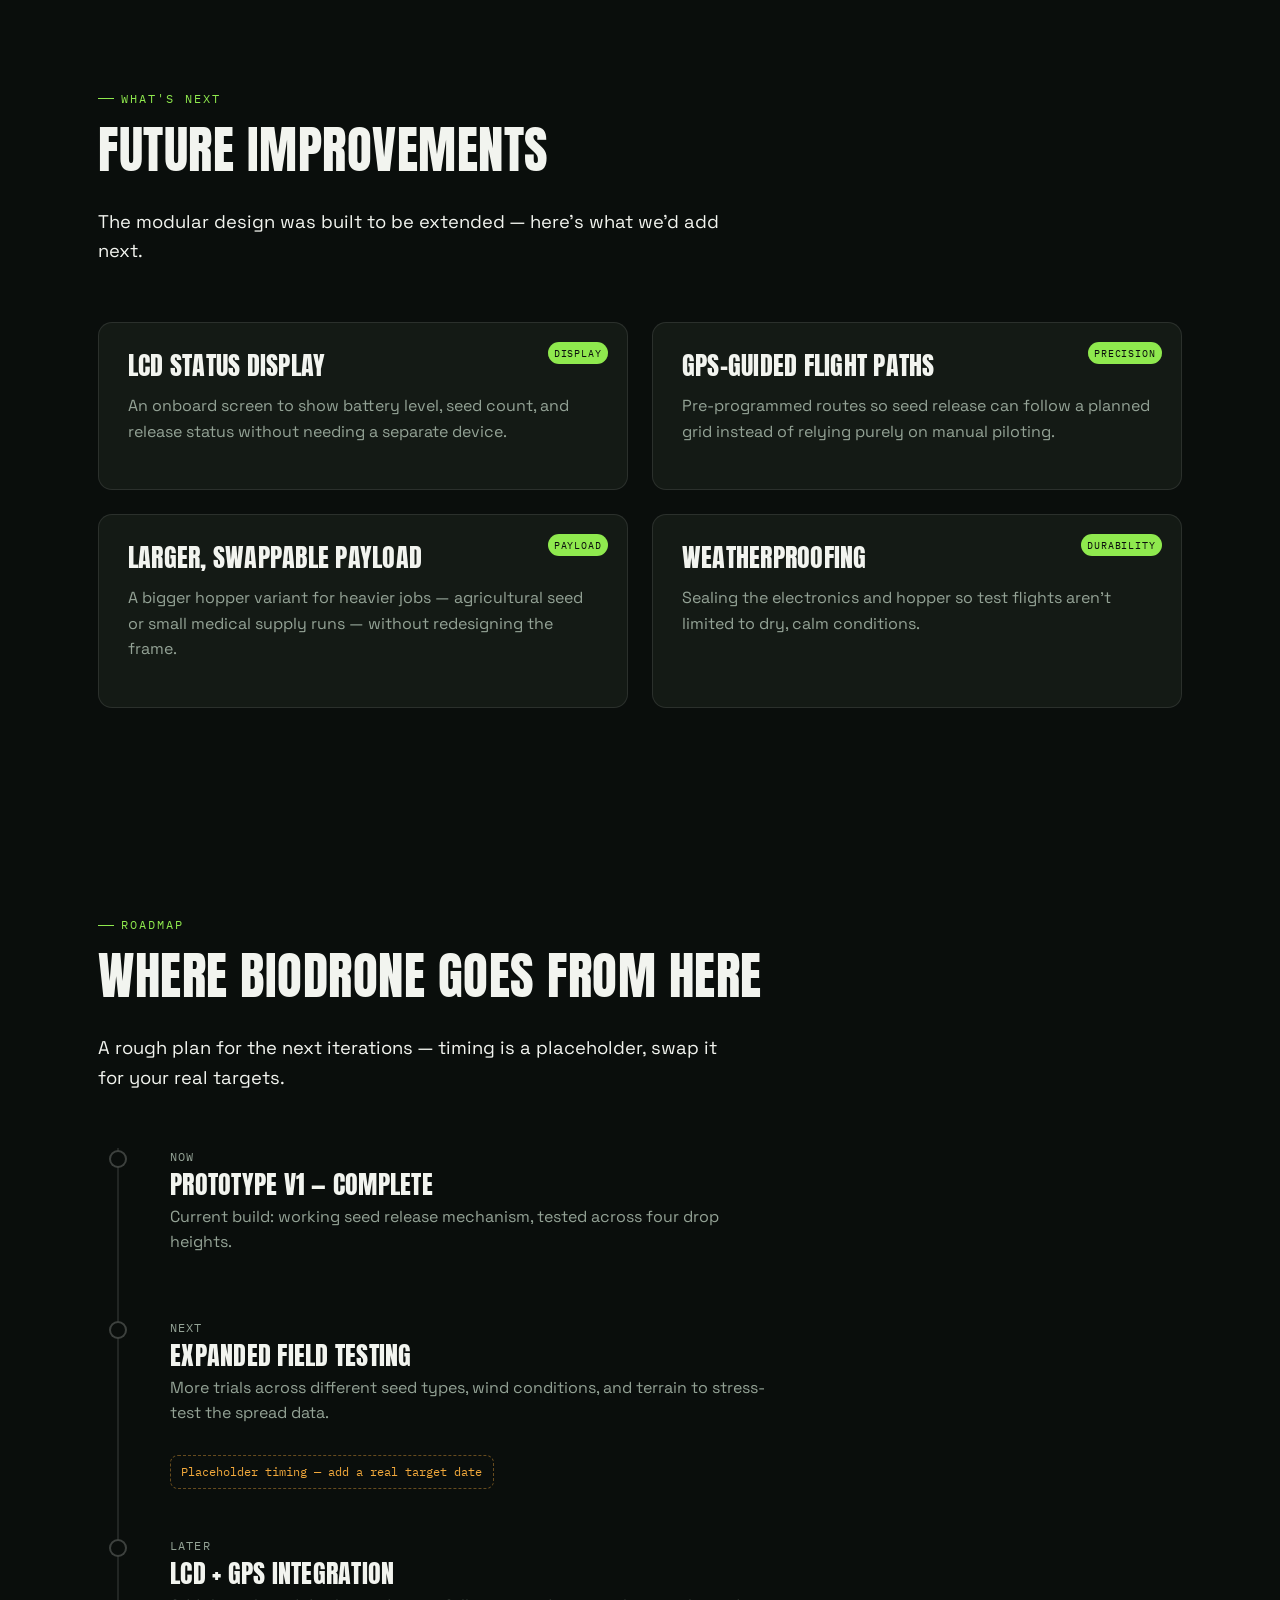
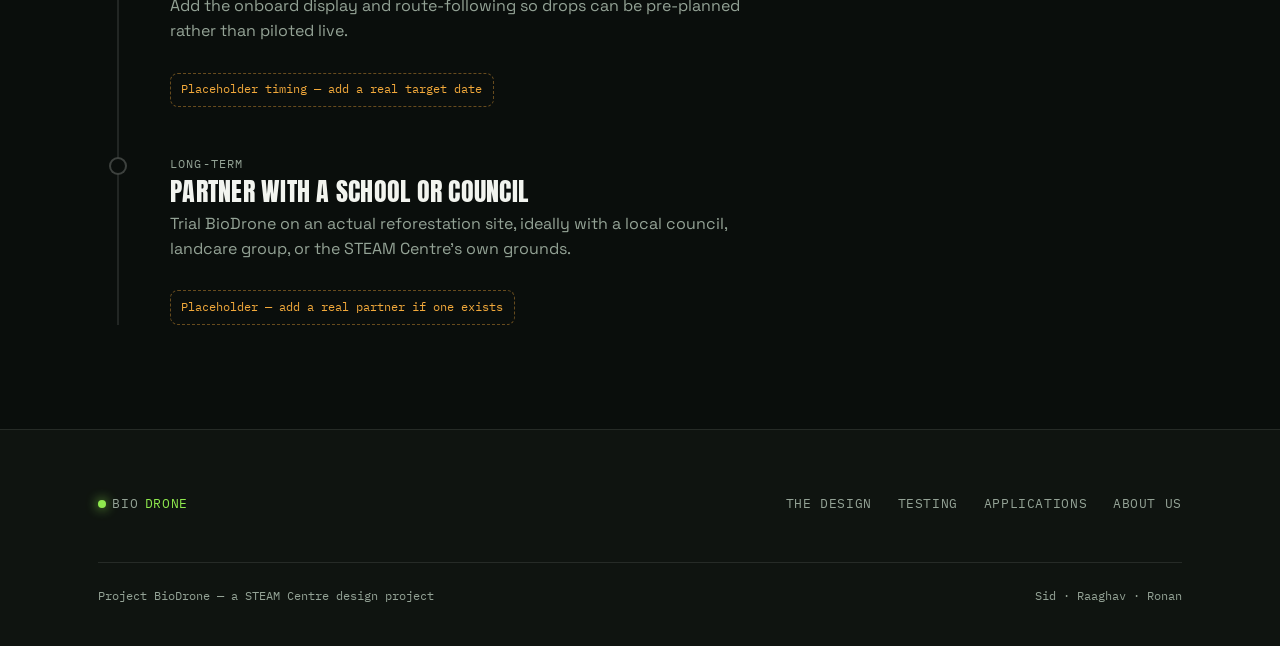
==== commit b31dee39: "Update about.html" ====
--- a/about.html
+++ b/about.html
@@ -3,7 +3,7 @@
 <head>
 <meta charset="UTF-8">
 <meta name="viewport" content="width=device-width, initial-scale=1.0">
-<title>About — Project BioDrone</title>
+<title>About: Project BioDrone</title>
 <meta name="description" content="Meet the team behind Project BioDrone, how we built it, why we started, and what's next.">
 <link rel="stylesheet" href="style.css">
 </head>
@@ -47,8 +47,8 @@
       <div class="team-card">
         <div class="avatar" style="background:var(--orange);">S</div>
         <h3>Sid</h3>
-        <span class="role">Role — edit me</span>
-        <p>Add a couple of sentences here about what Sid focused on — e.g. flight systems, Arduino programming, or testing.</p>
+        <span class="role">Role: founder, 3-d designer</span>
+        <p>shitty barbie girl on her fu.</p>
         <span class="edit-note">Placeholder — replace with a real bio</span>
       </div>
       <div class="team-card">
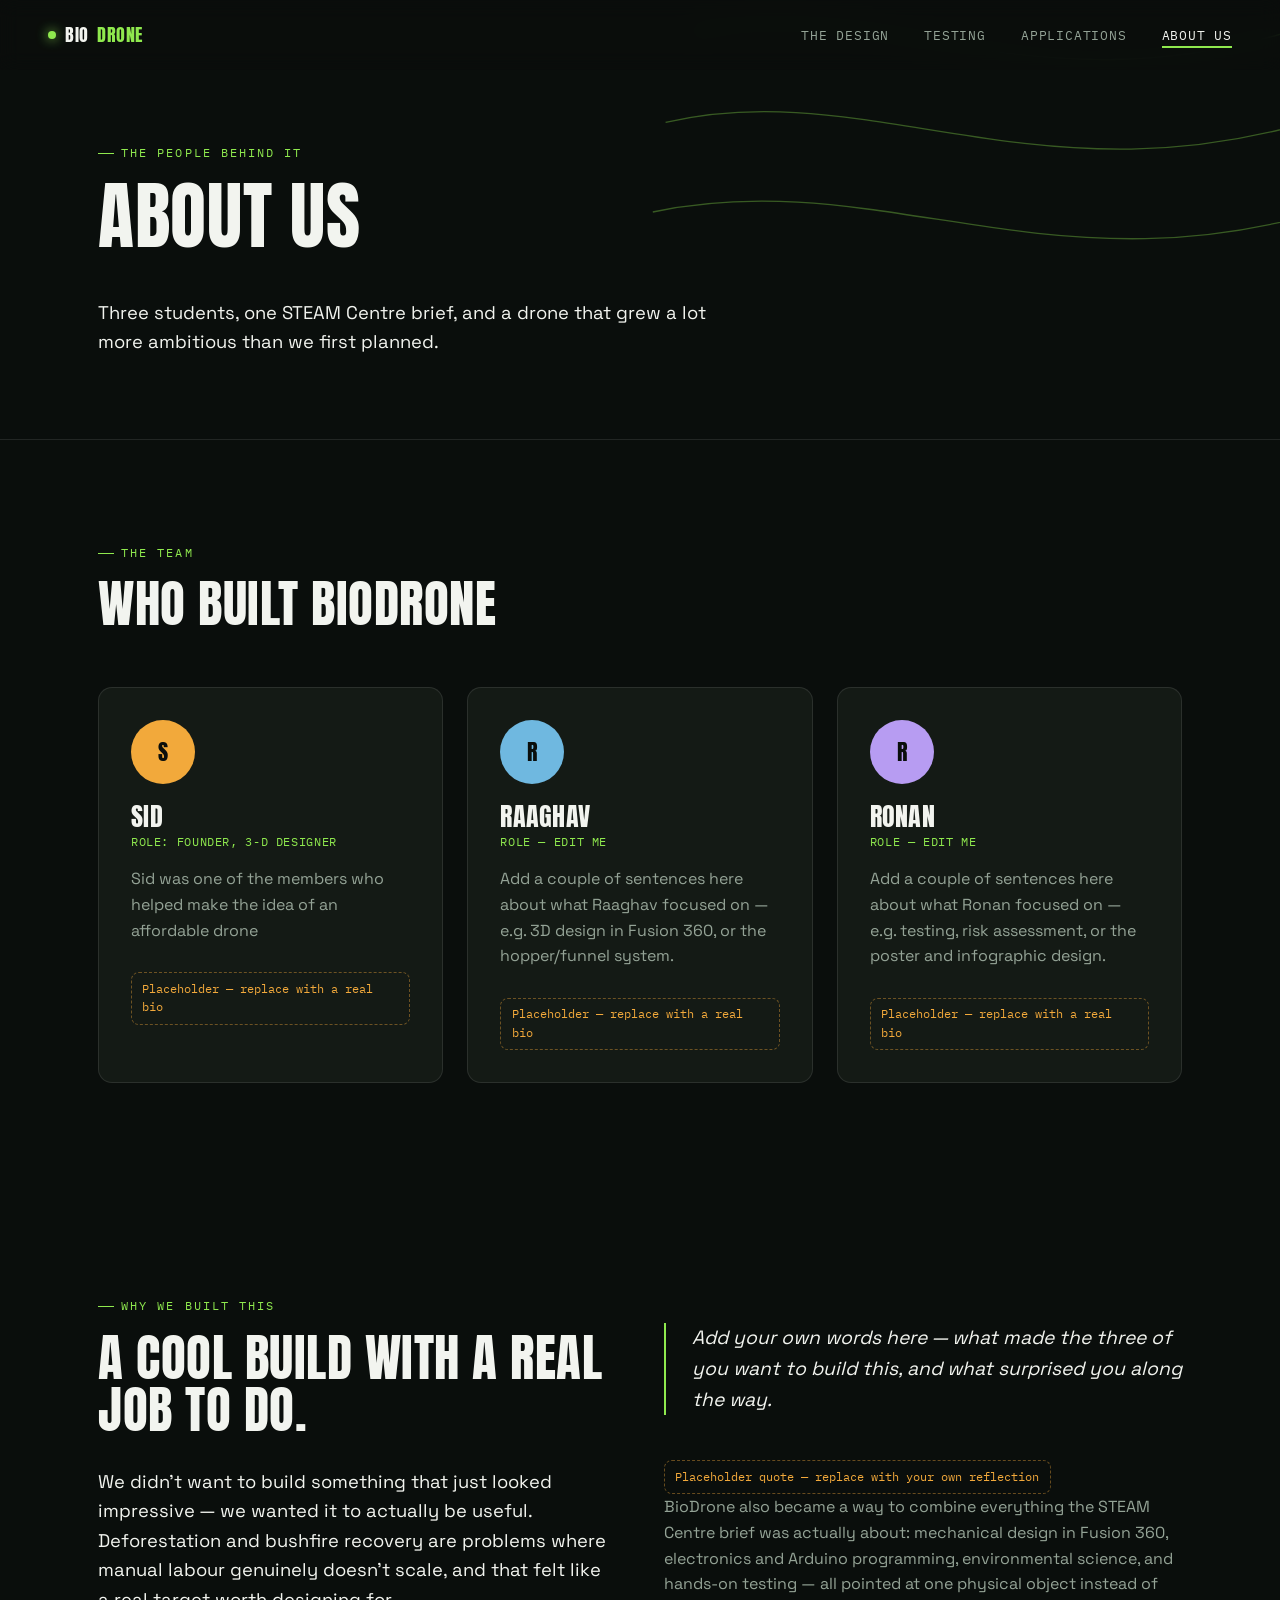
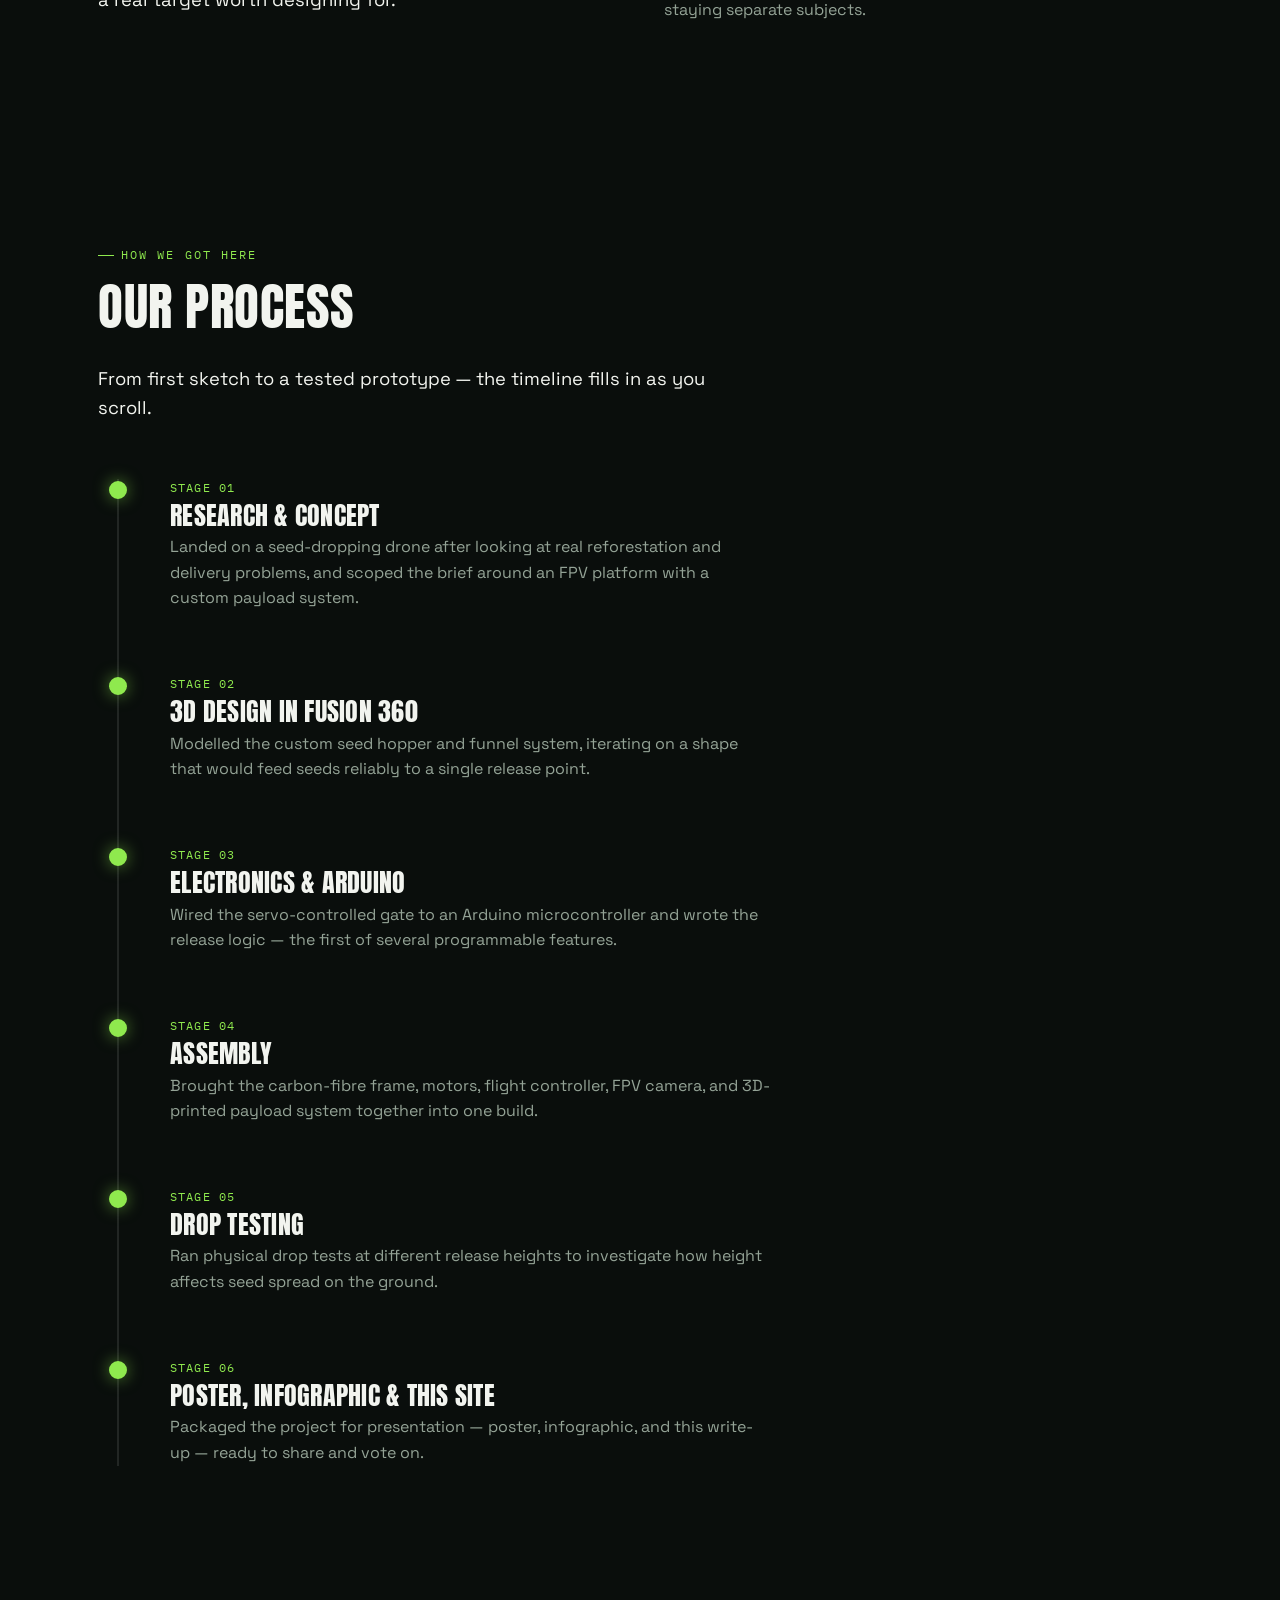
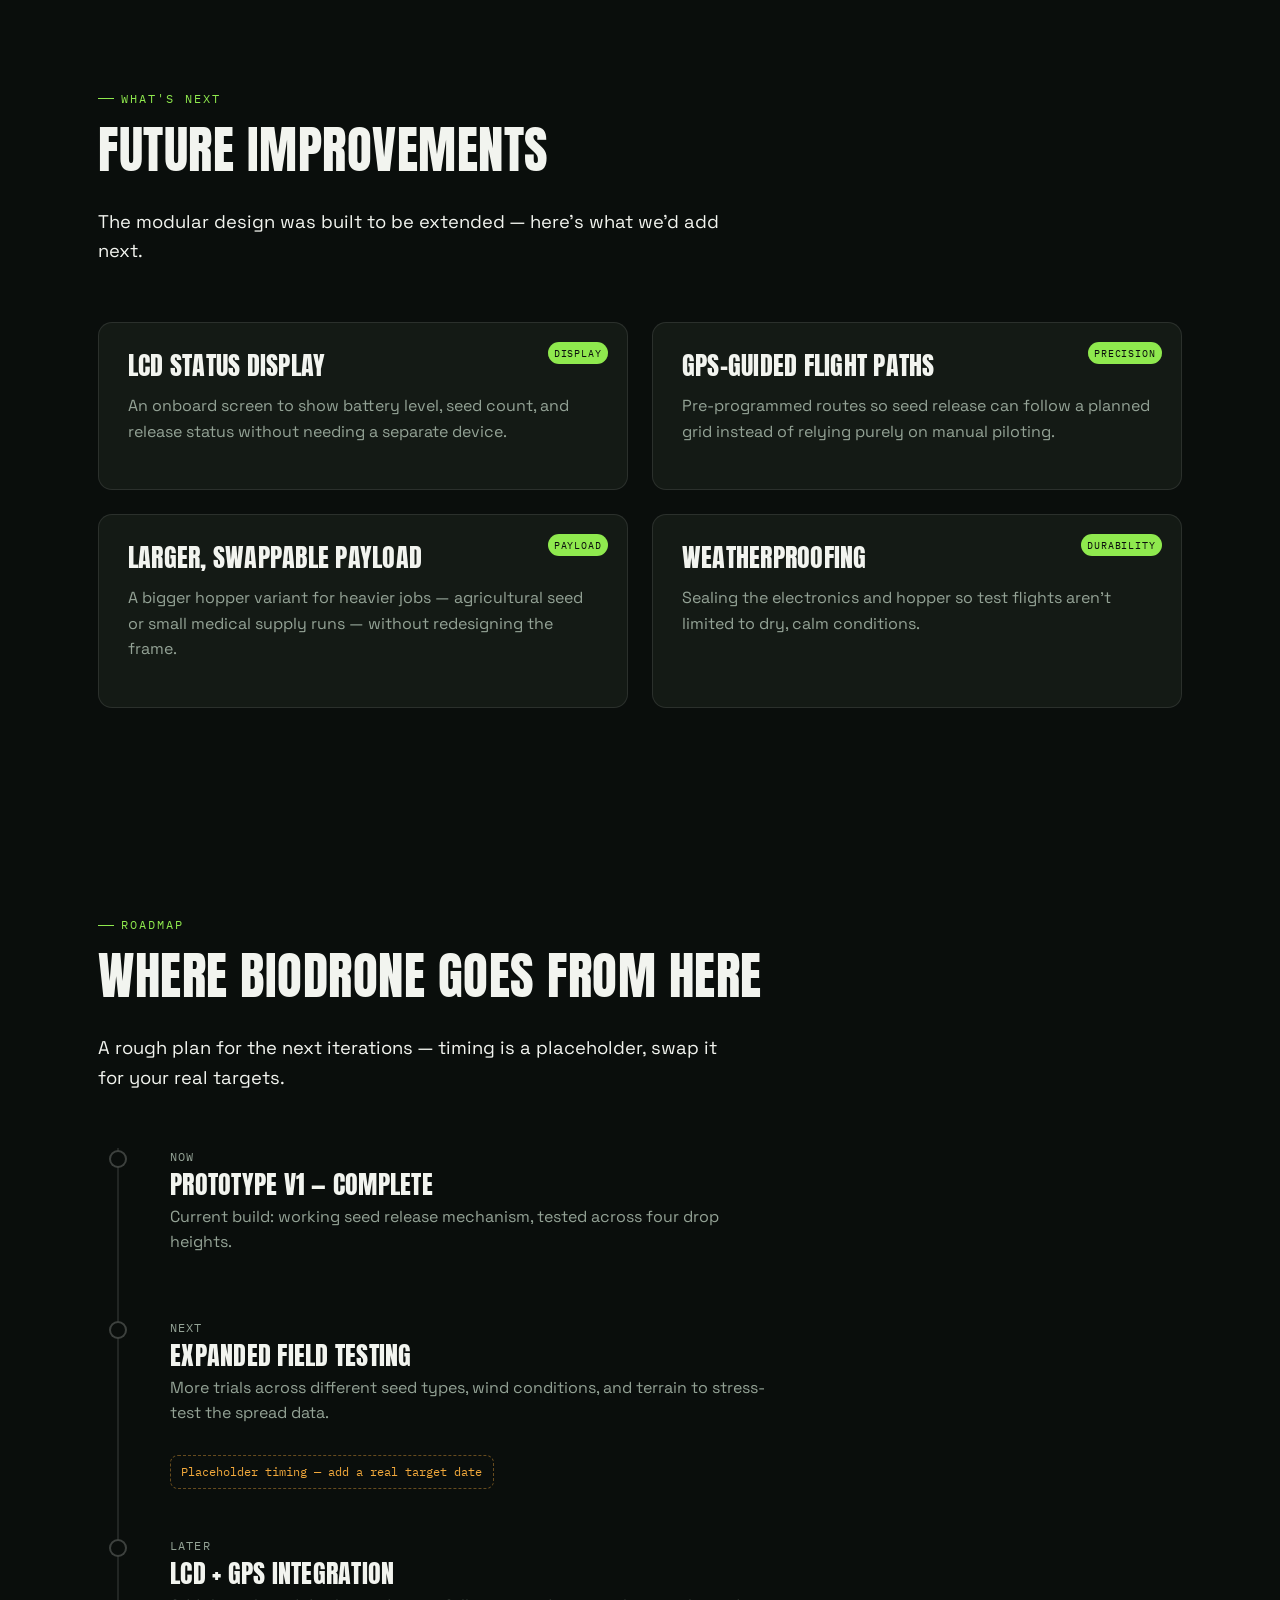
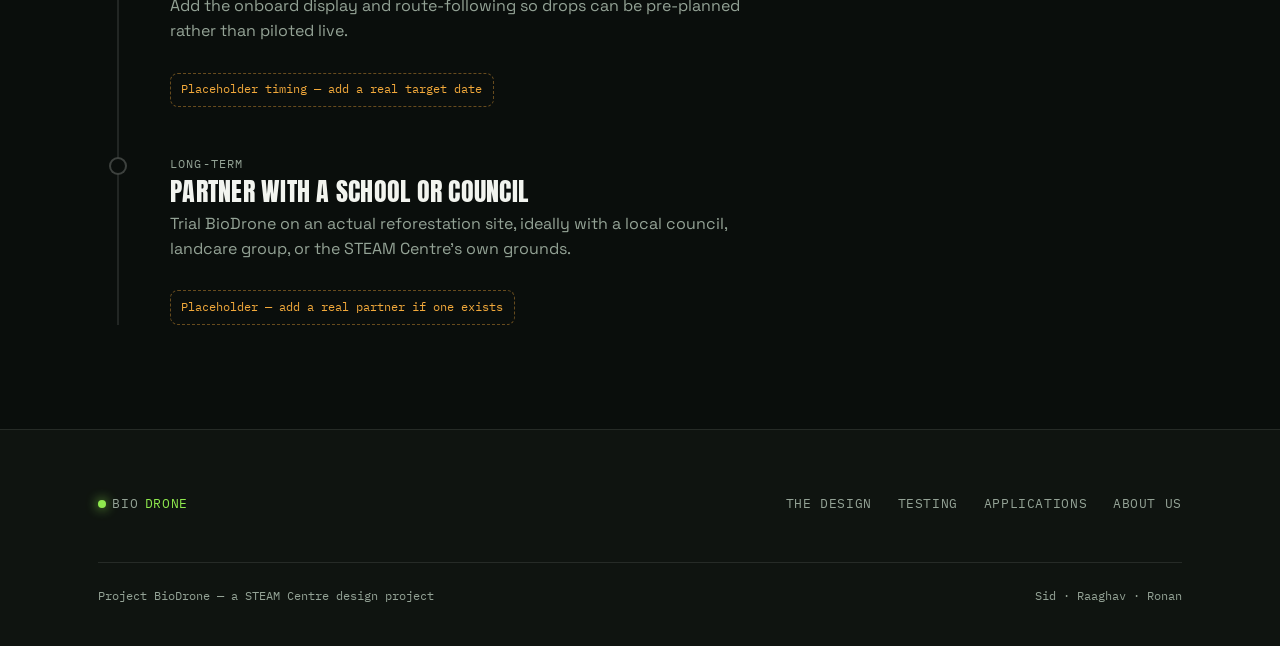
==== commit 949da789: "Update about.html" ====
--- a/about.html
+++ b/about.html
@@ -48,7 +48,7 @@
         <div class="avatar" style="background:var(--orange);">S</div>
         <h3>Sid</h3>
         <span class="role">Role: founder, 3-d designer</span>
-        <p>shitty barbie girl on her fu.</p>
+        <p>Sid was one of the members who helped make the idea of an affordable drone</p>
         <span class="edit-note">Placeholder — replace with a real bio</span>
       </div>
       <div class="team-card">
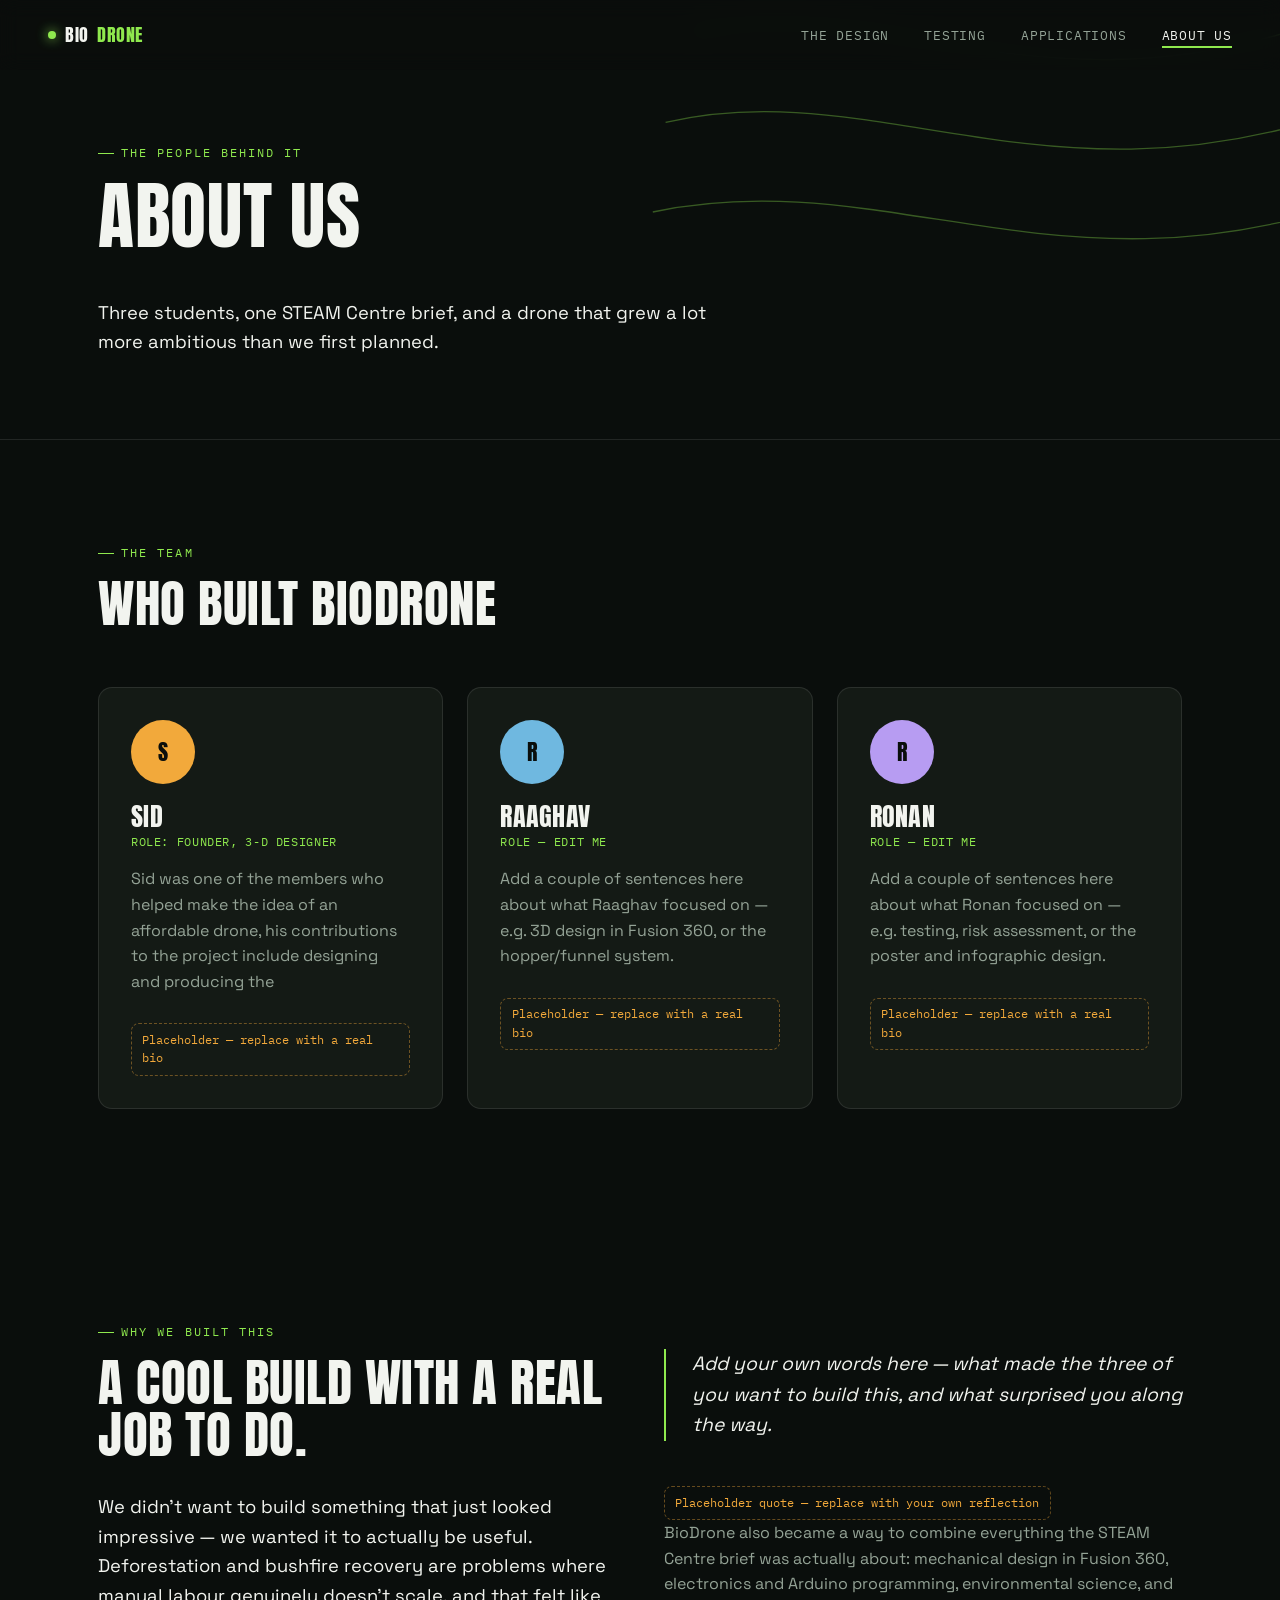
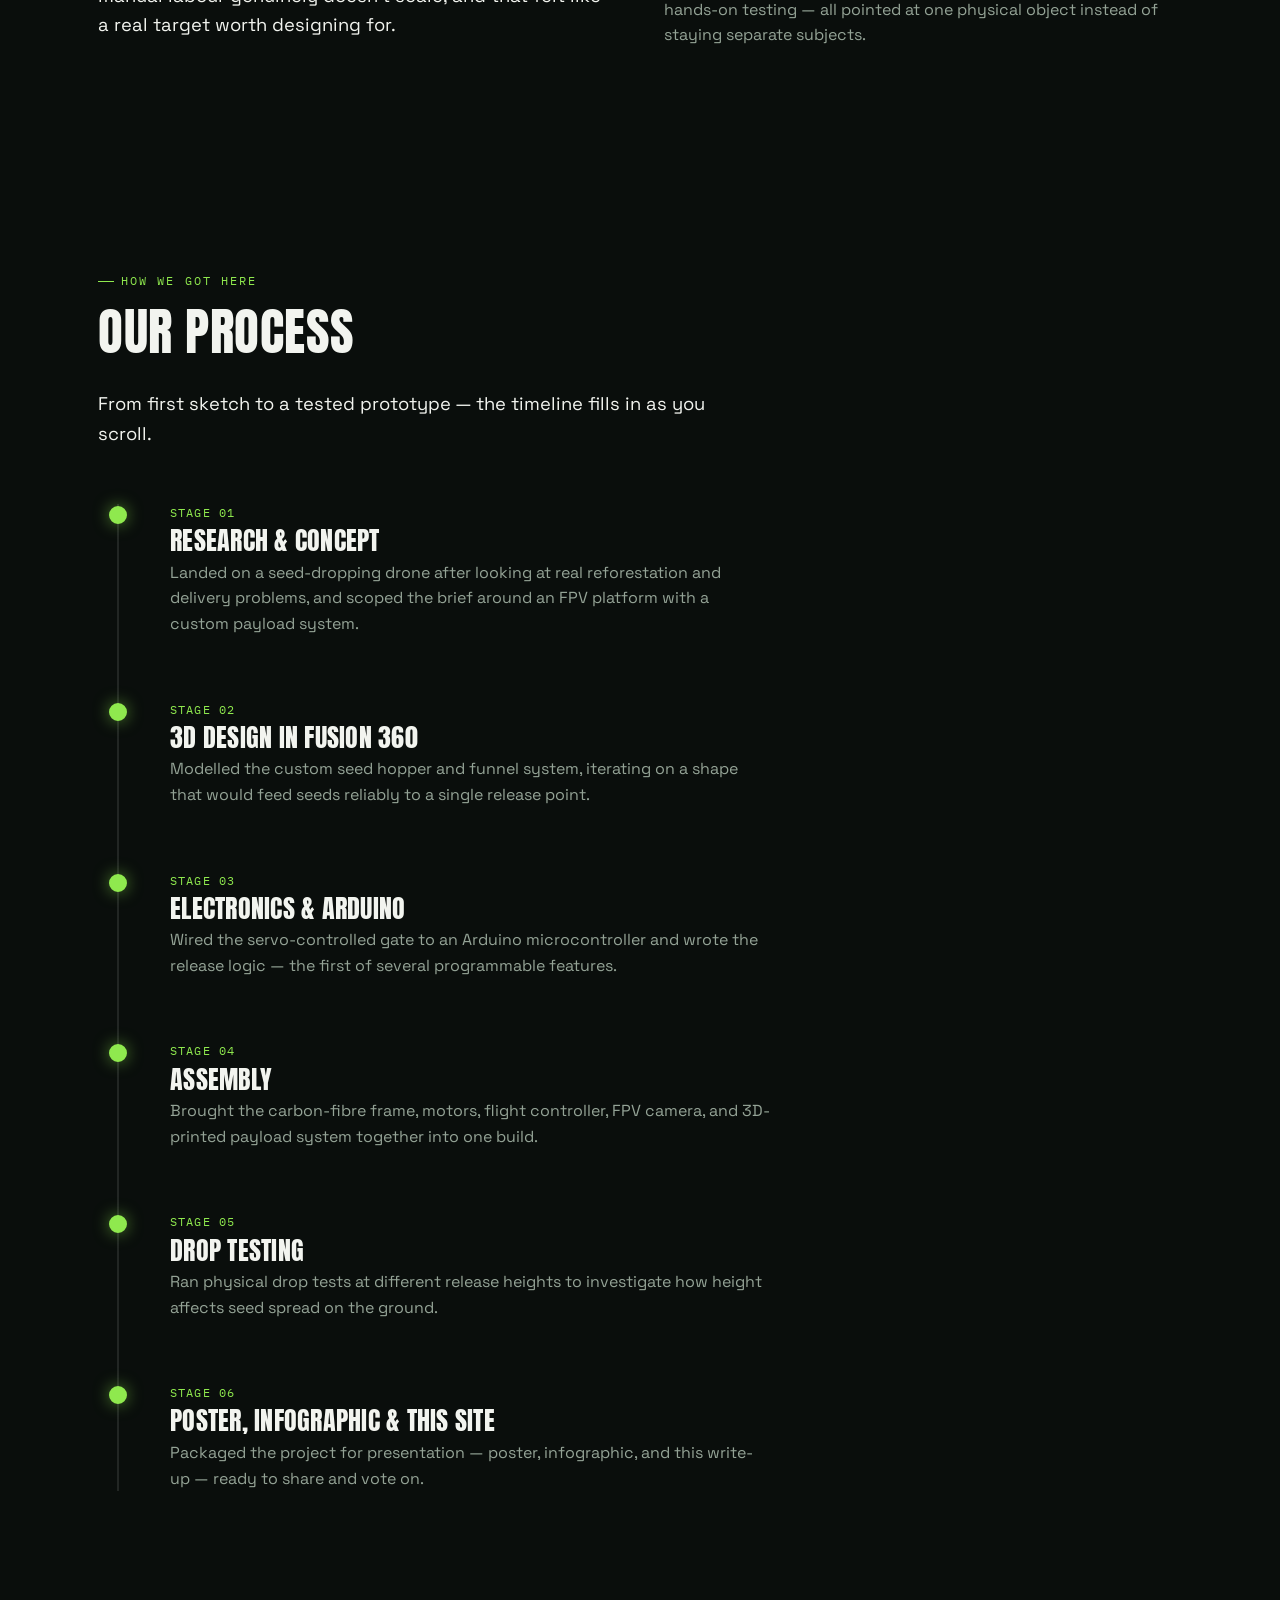
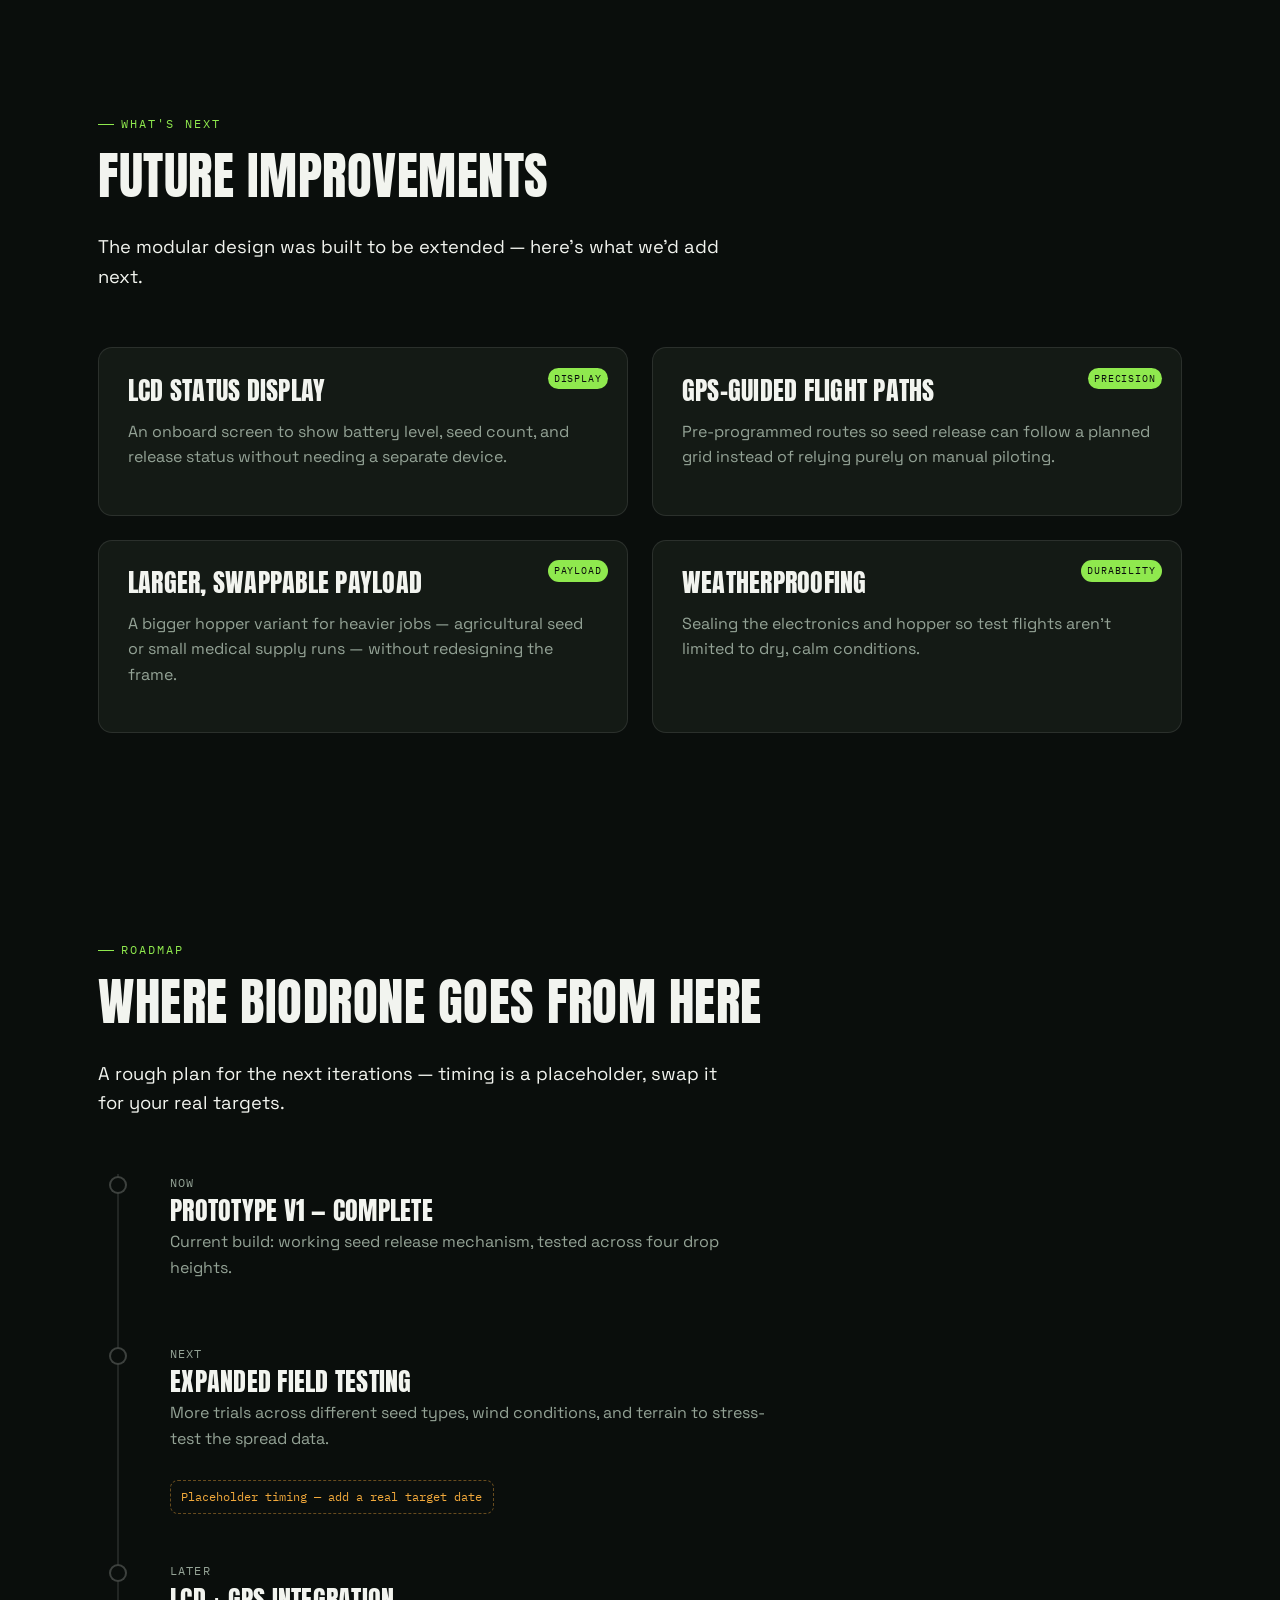
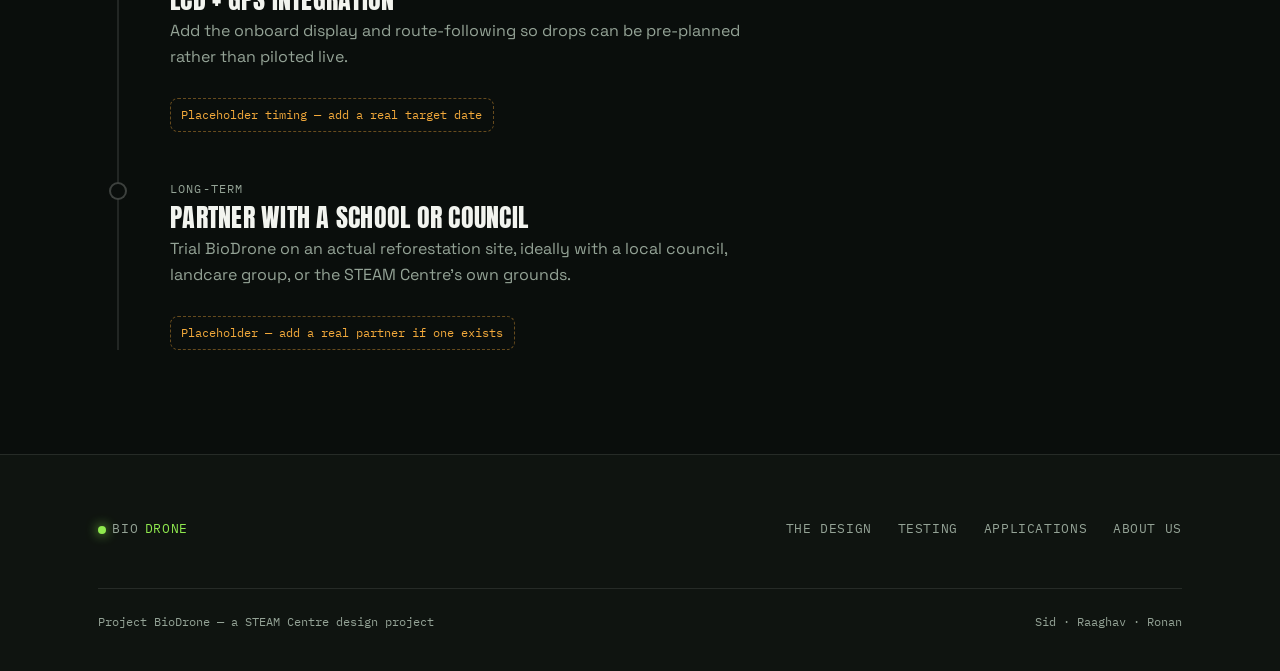
==== commit 6f97fe75: "Update about.html" ====
--- a/about.html
+++ b/about.html
@@ -48,7 +48,7 @@
         <div class="avatar" style="background:var(--orange);">S</div>
         <h3>Sid</h3>
         <span class="role">Role: founder, 3-d designer</span>
-        <p>Sid was one of the members who helped make the idea of an affordable drone</p>
+        <p>Sid was one of the members who helped make the idea of an affordable drone, his contributions to the project include designing and producing the </p>
         <span class="edit-note">Placeholder — replace with a real bio</span>
       </div>
       <div class="team-card">
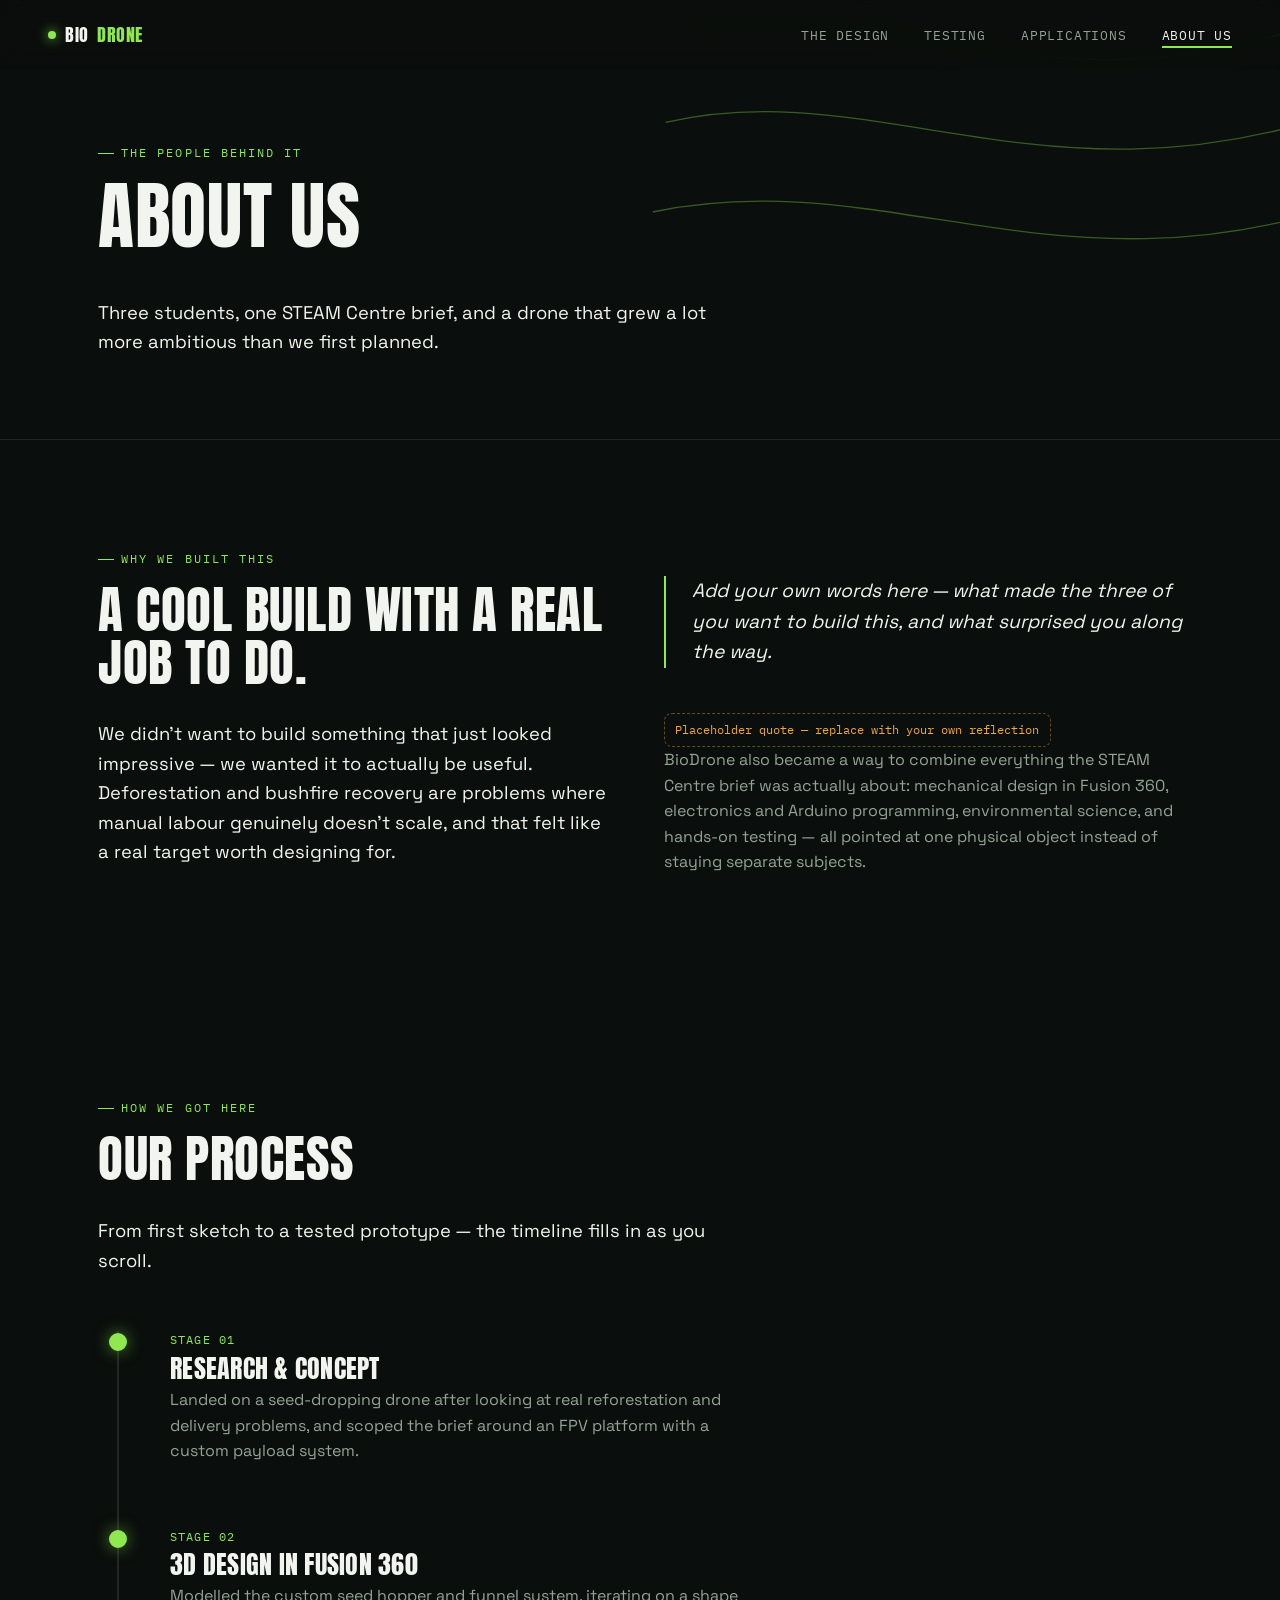
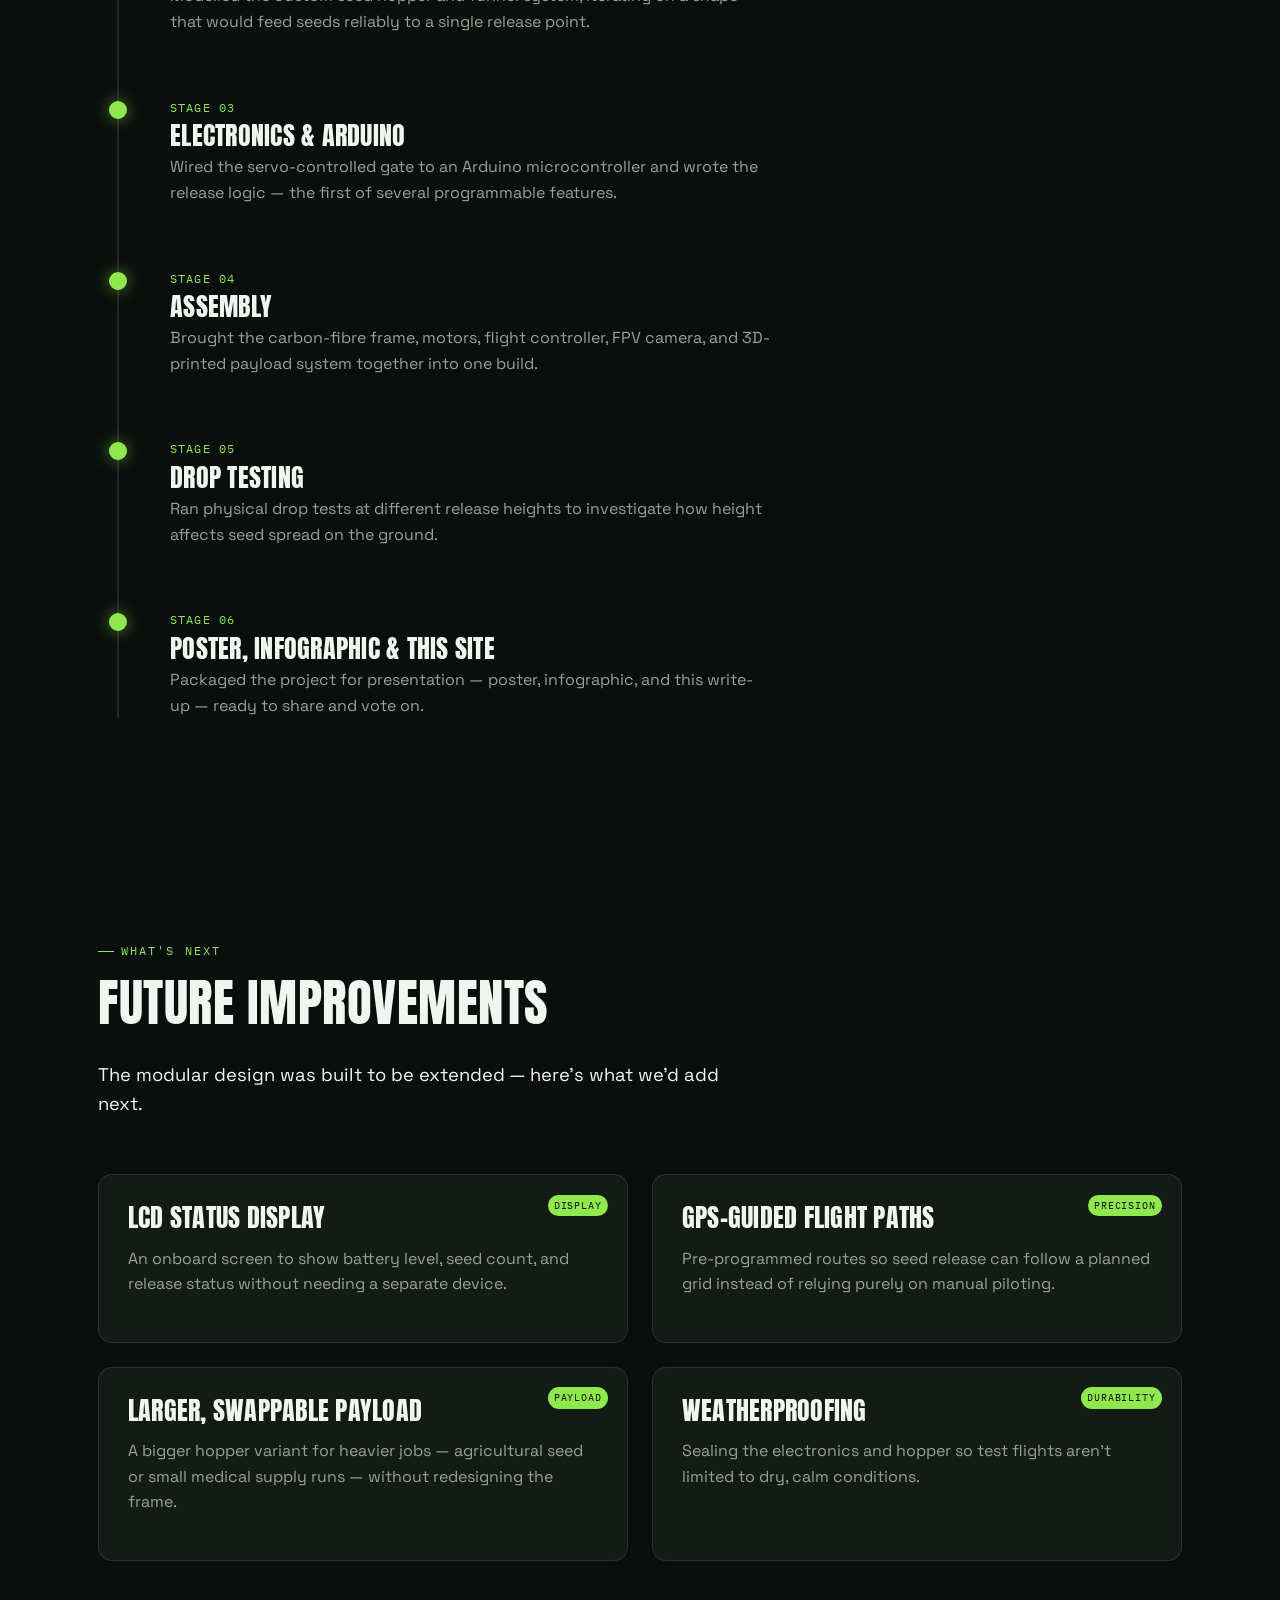
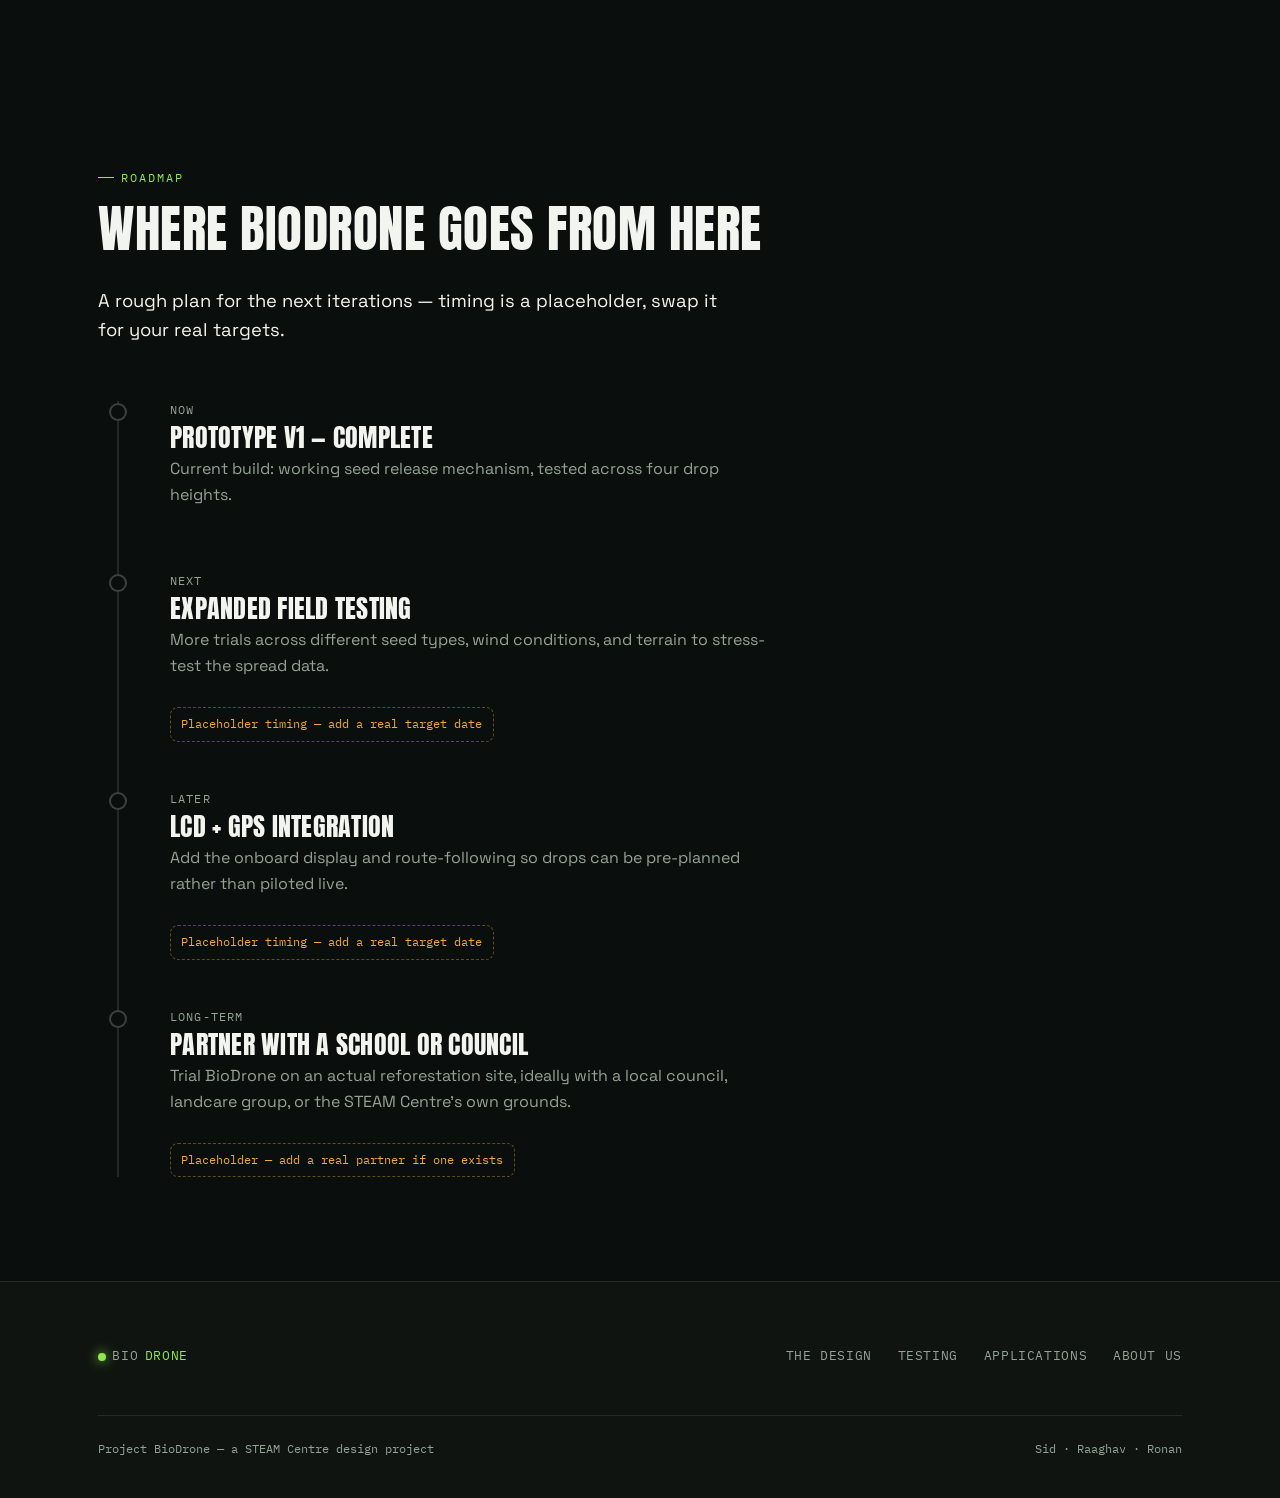
==== commit 68ea44f6: "Update about.html" ====
--- a/about.html
+++ b/about.html
@@ -36,39 +36,6 @@
   </div>
 </header>
 
-<!-- ============ TEAM ============ -->
-<section id="team">
-  <div class="container">
-    <div class="section-head reveal">
-      <div class="eyebrow">The team</div>
-      <h2>Who built BioDrone</h2>
-    </div>
-    <div class="team-grid reveal-stagger">
-      <div class="team-card">
-        <div class="avatar" style="background:var(--orange);">S</div>
-        <h3>Sid</h3>
-        <span class="role">Role: founder, 3-d designer</span>
-        <p>Sid was one of the members who helped make the idea of an affordable drone, his contributions to the project include designing and producing the </p>
-        <span class="edit-note">Placeholder — replace with a real bio</span>
-      </div>
-      <div class="team-card">
-        <div class="avatar" style="background:var(--blue);">R</div>
-        <h3>Raaghav</h3>
-        <span class="role">Role — edit me</span>
-        <p>Add a couple of sentences here about what Raaghav focused on — e.g. 3D design in Fusion 360, or the hopper/funnel system.</p>
-        <span class="edit-note">Placeholder — replace with a real bio</span>
-      </div>
-      <div class="team-card">
-        <div class="avatar" style="background:var(--purple);">R</div>
-        <h3>Ronan</h3>
-        <span class="role">Role — edit me</span>
-        <p>Add a couple of sentences here about what Ronan focused on — e.g. testing, risk assessment, or the poster and infographic design.</p>
-        <span class="edit-note">Placeholder — replace with a real bio</span>
-      </div>
-    </div>
-  </div>
-</section>
-
 <!-- ============ WHY ============ -->
 <section id="why">
   <div class="container">
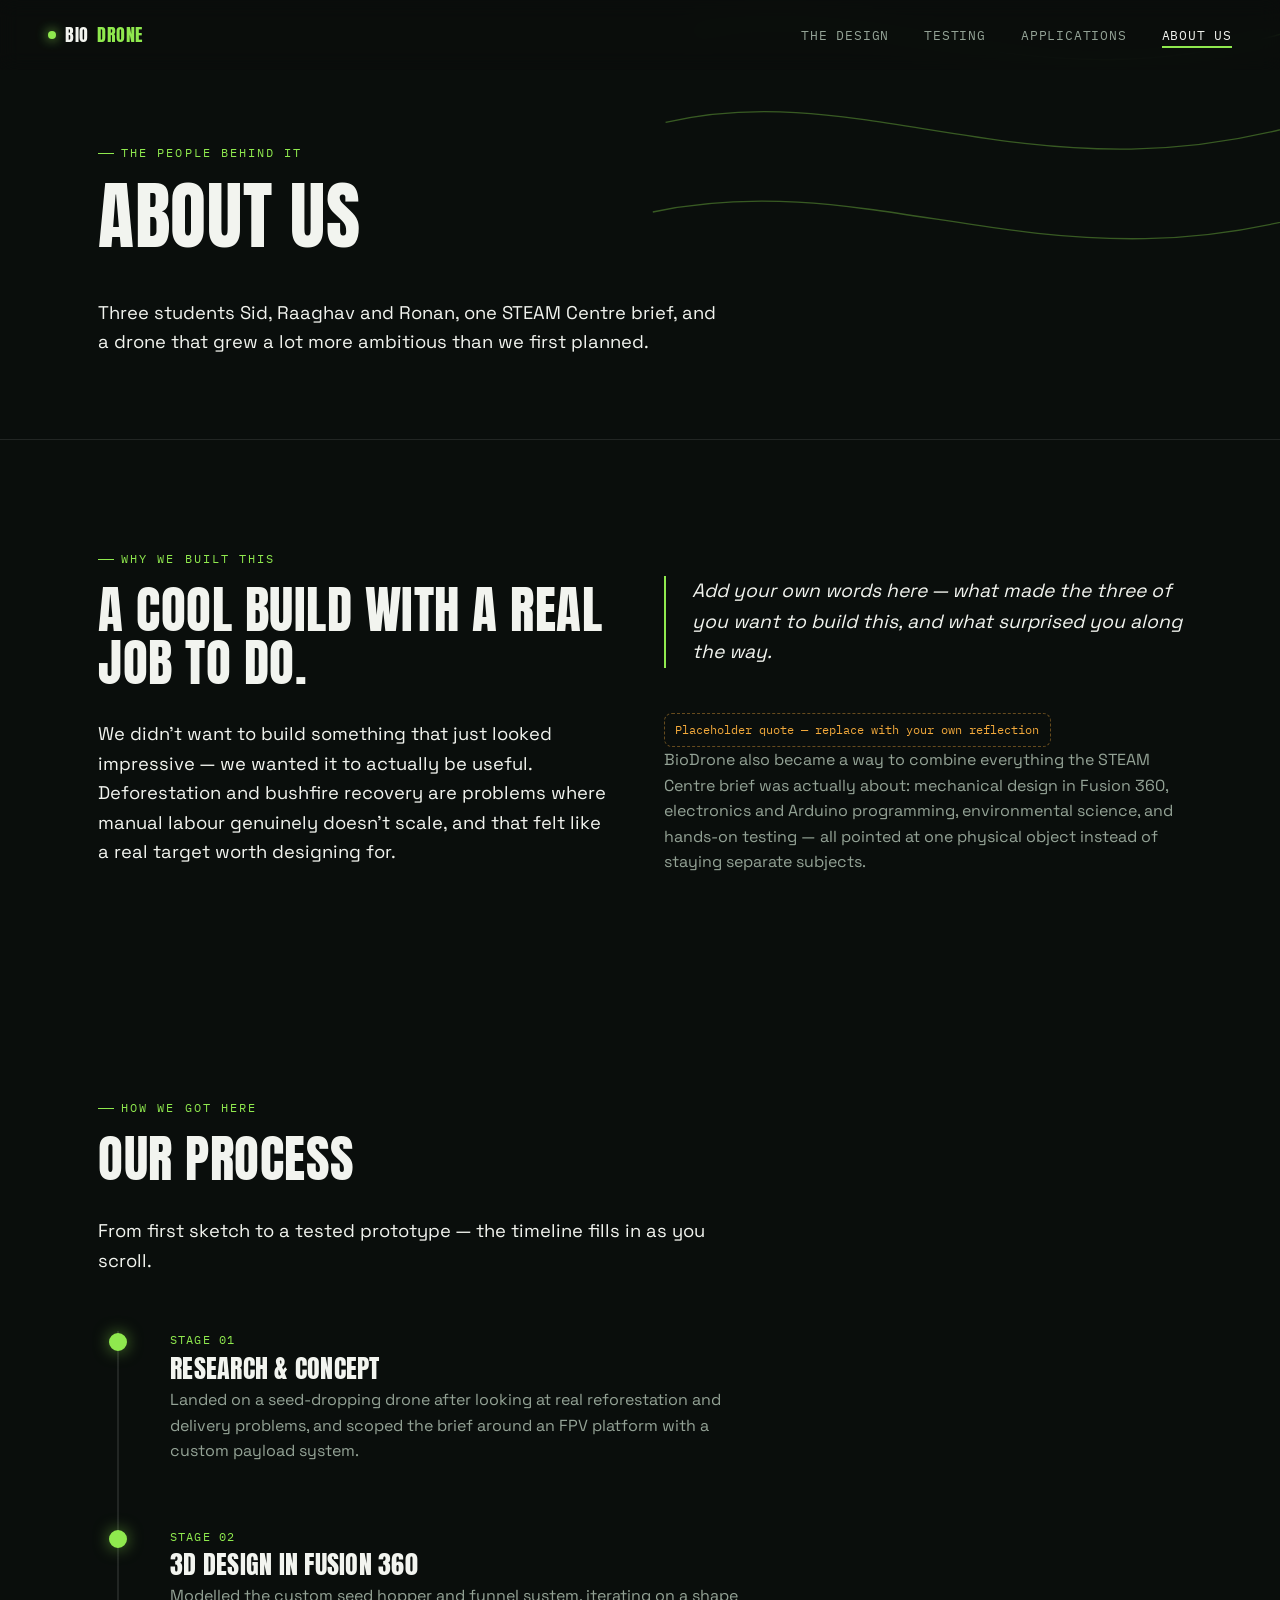
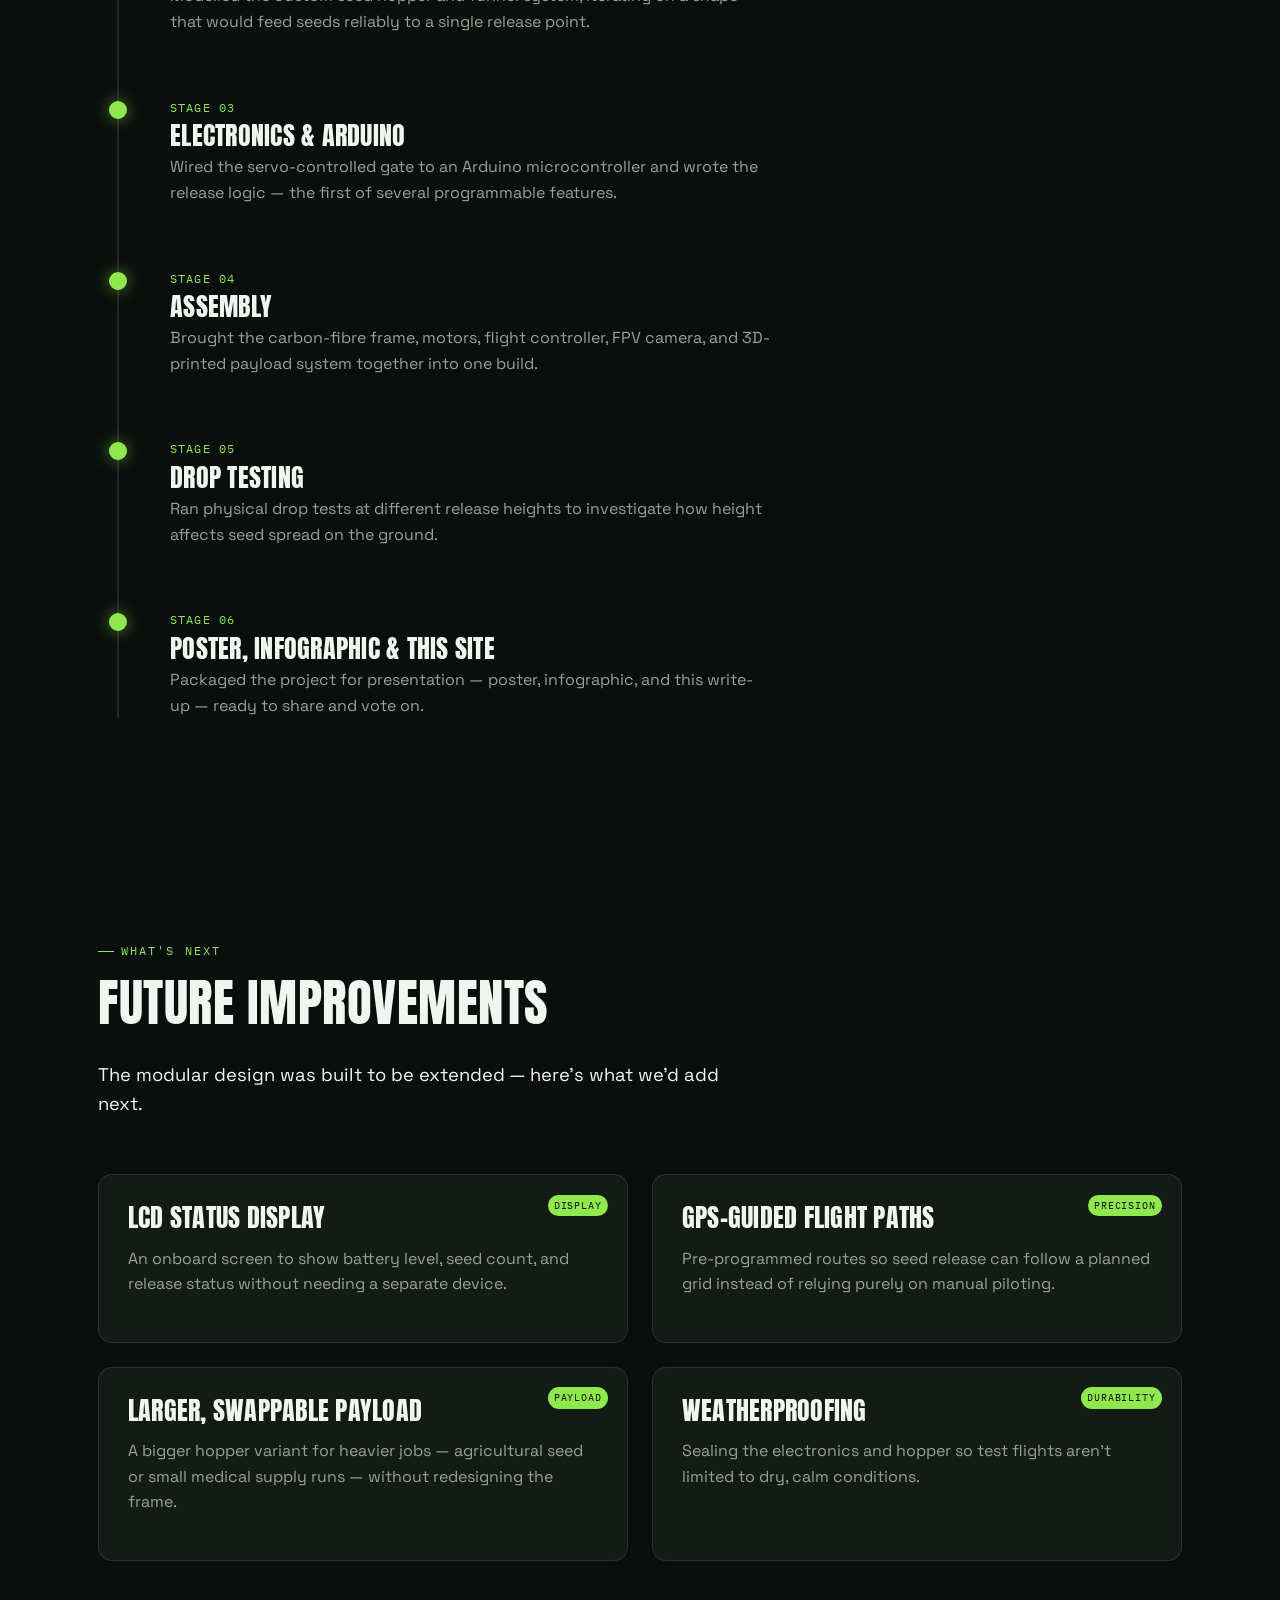
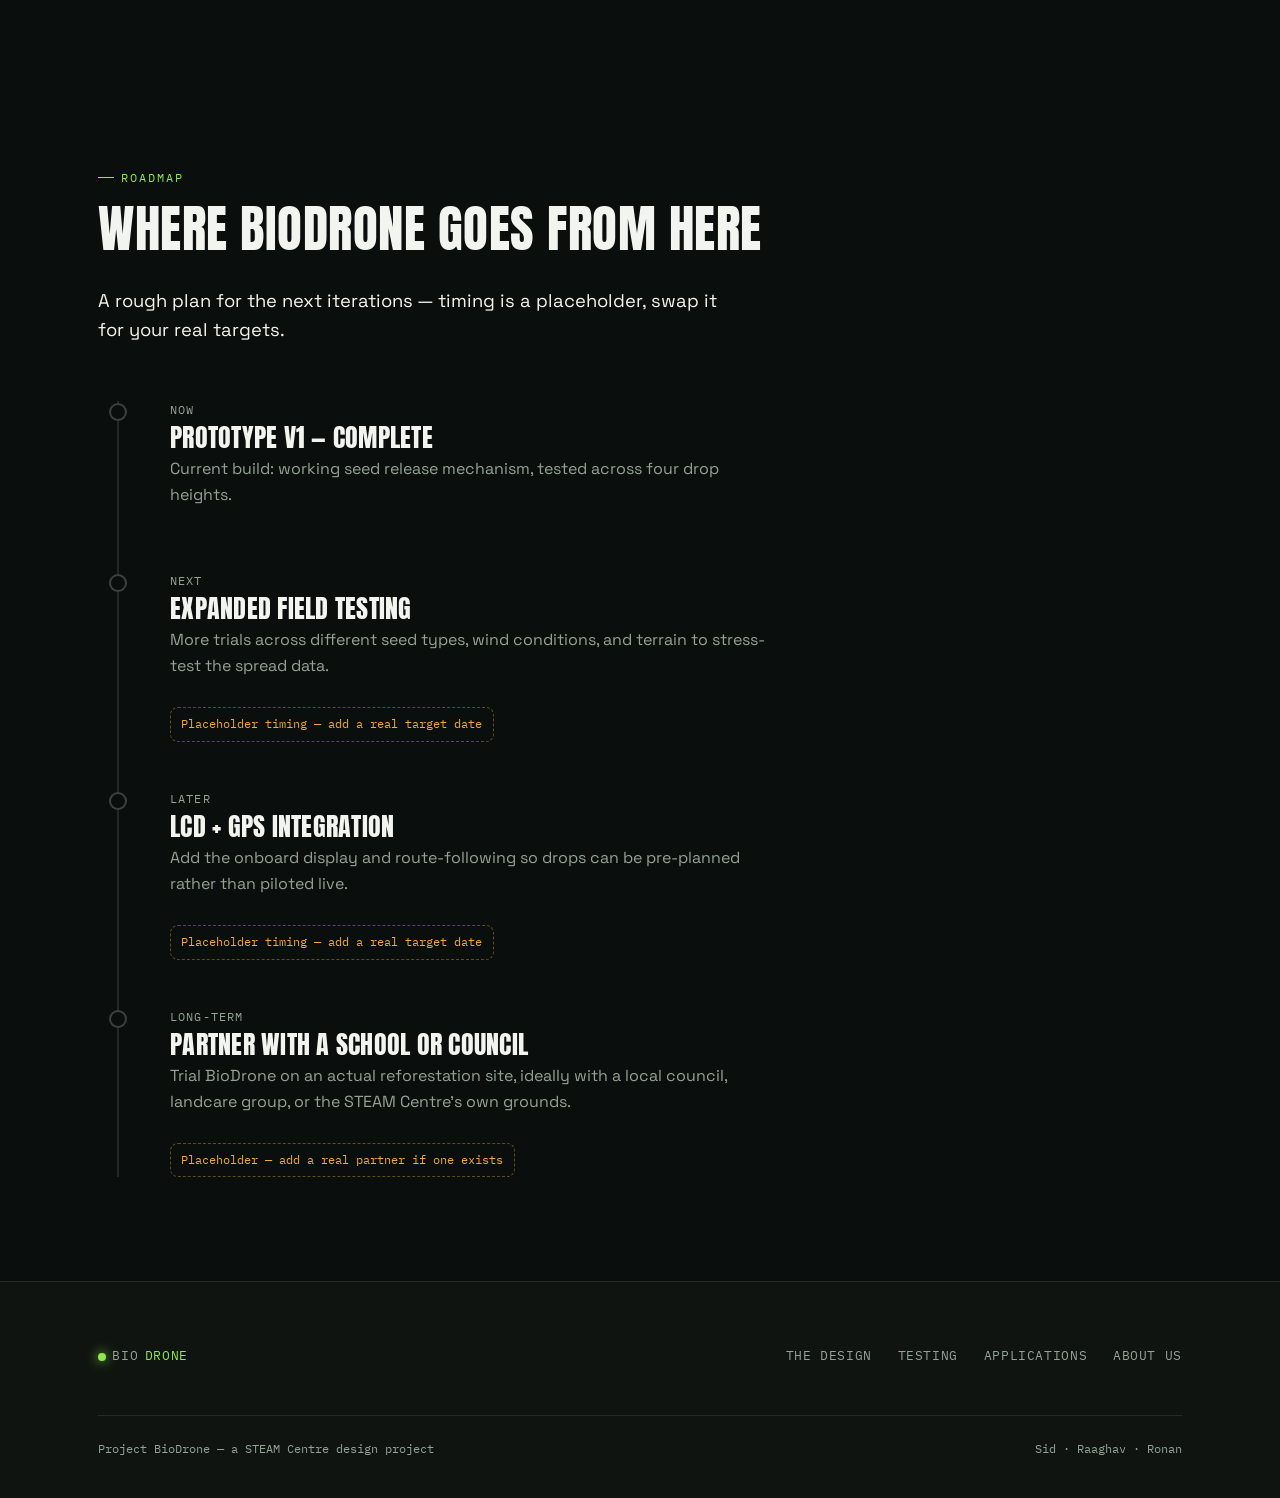
==== commit baea764c: "Update about.html" ====
--- a/about.html
+++ b/about.html
@@ -32,7 +32,7 @@
   <div class="container reveal">
     <div class="eyebrow">The people behind it</div>
     <h1 style="font-size:clamp(2.4rem,6vw,4.6rem);">About us</h1>
-    <p class="lede">Three students, one STEAM Centre brief, and a drone that grew a lot more ambitious than we first planned.</p>
+    <p class="lede">Three students Sid, Raaghav and Ronan, one STEAM Centre brief, and a drone that grew a lot more ambitious than we first planned.</p>
   </div>
 </header>
 
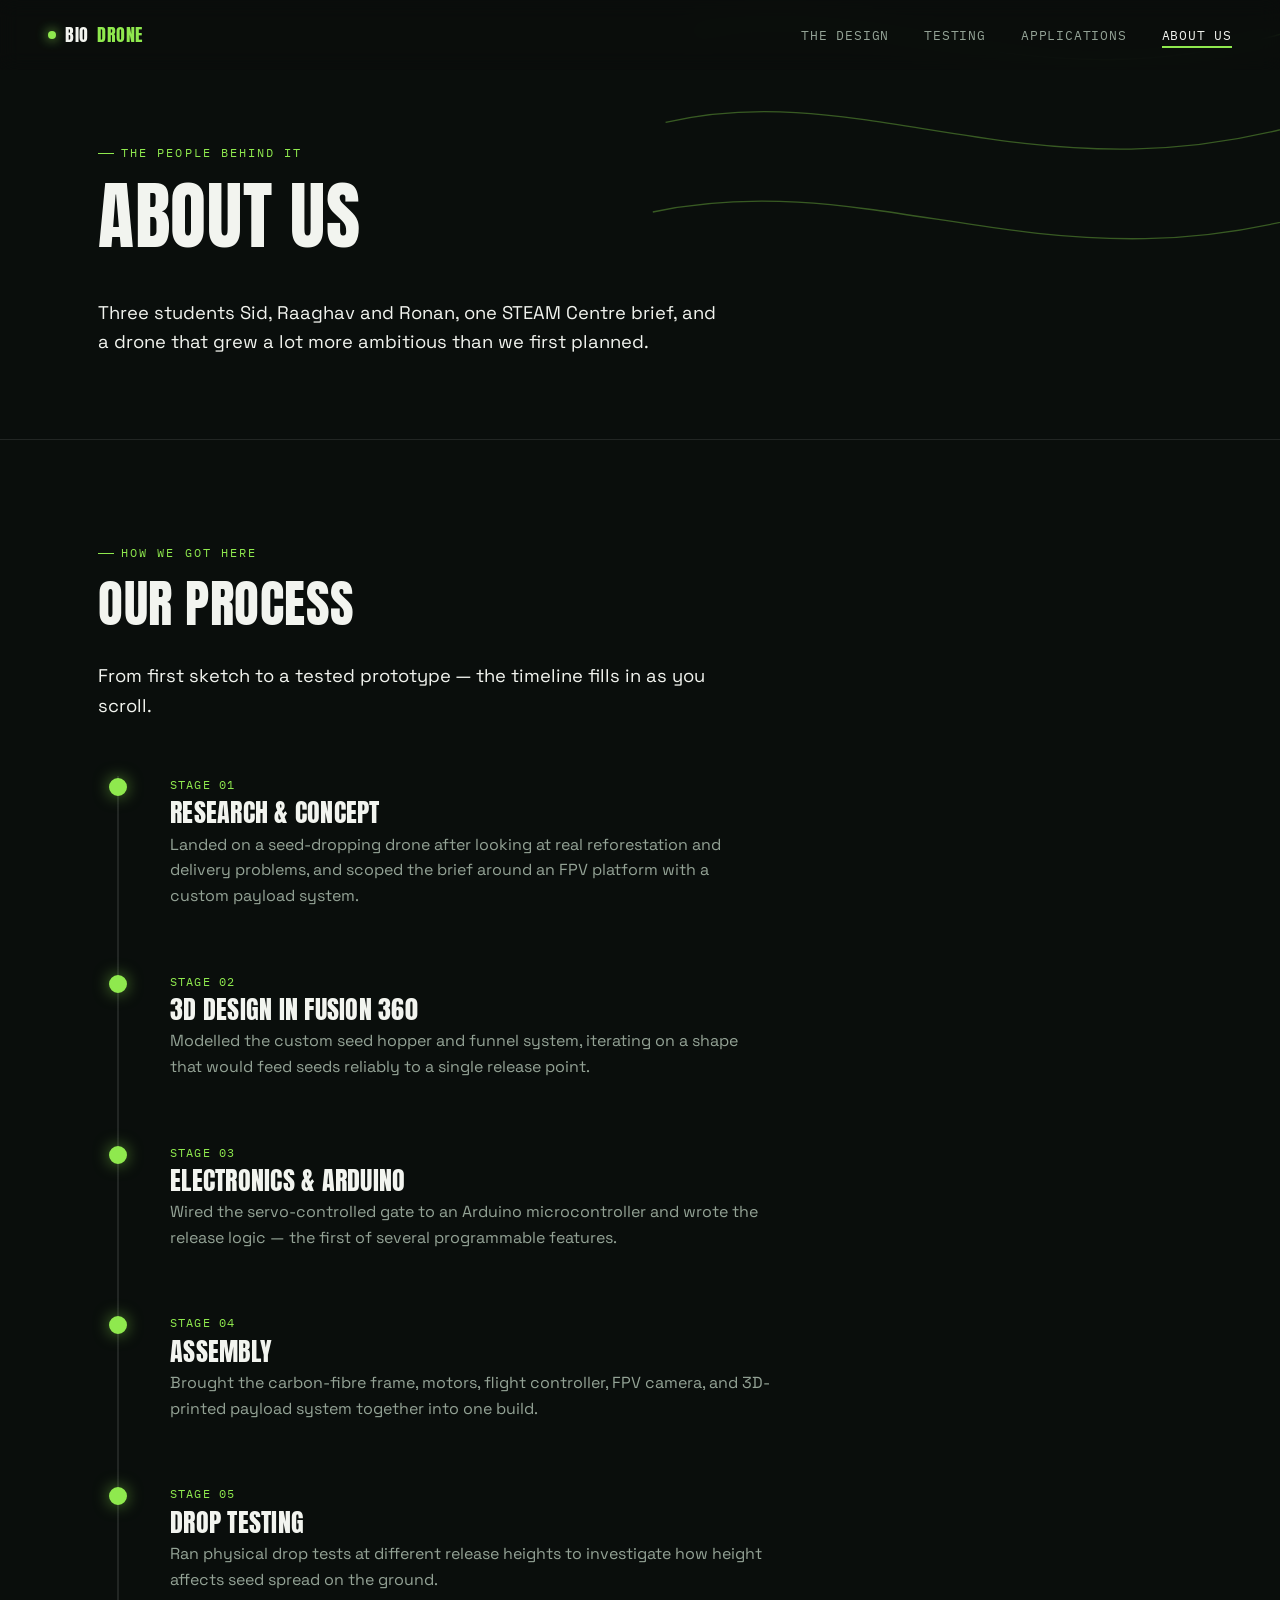
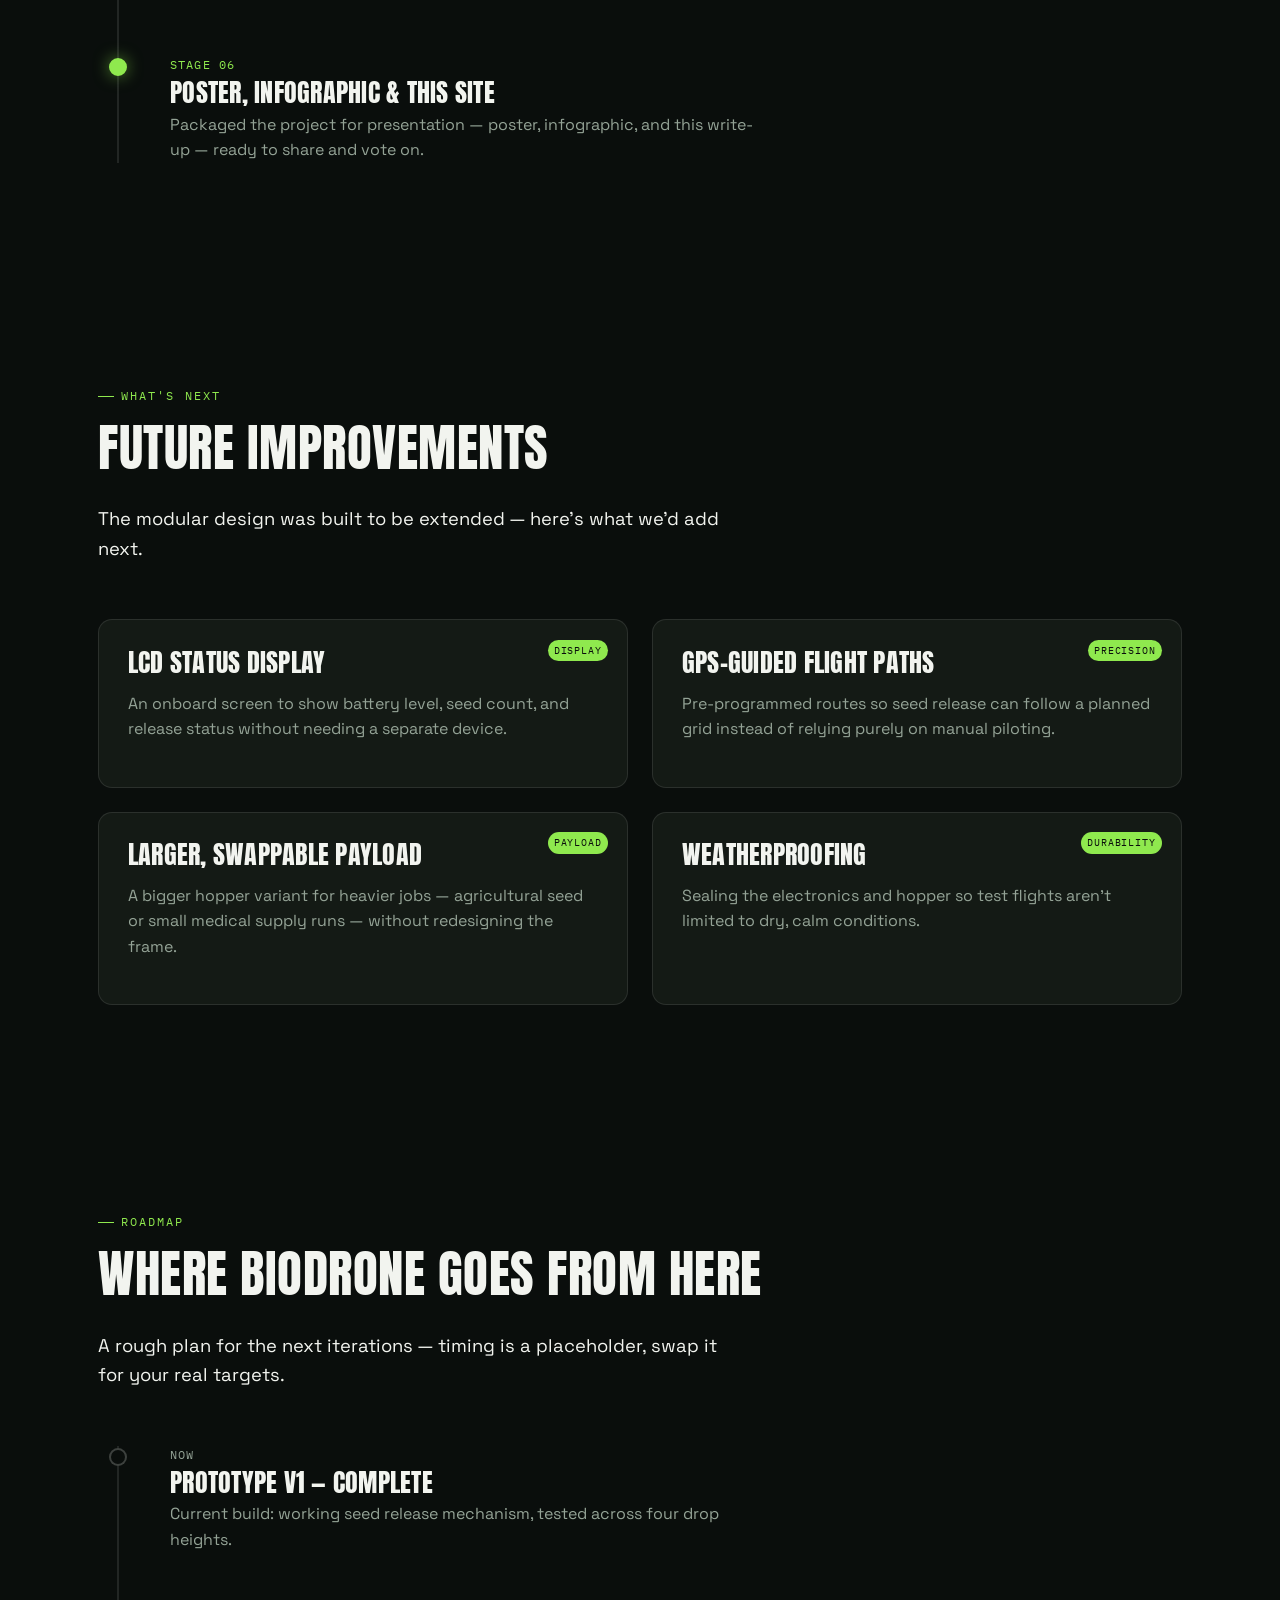
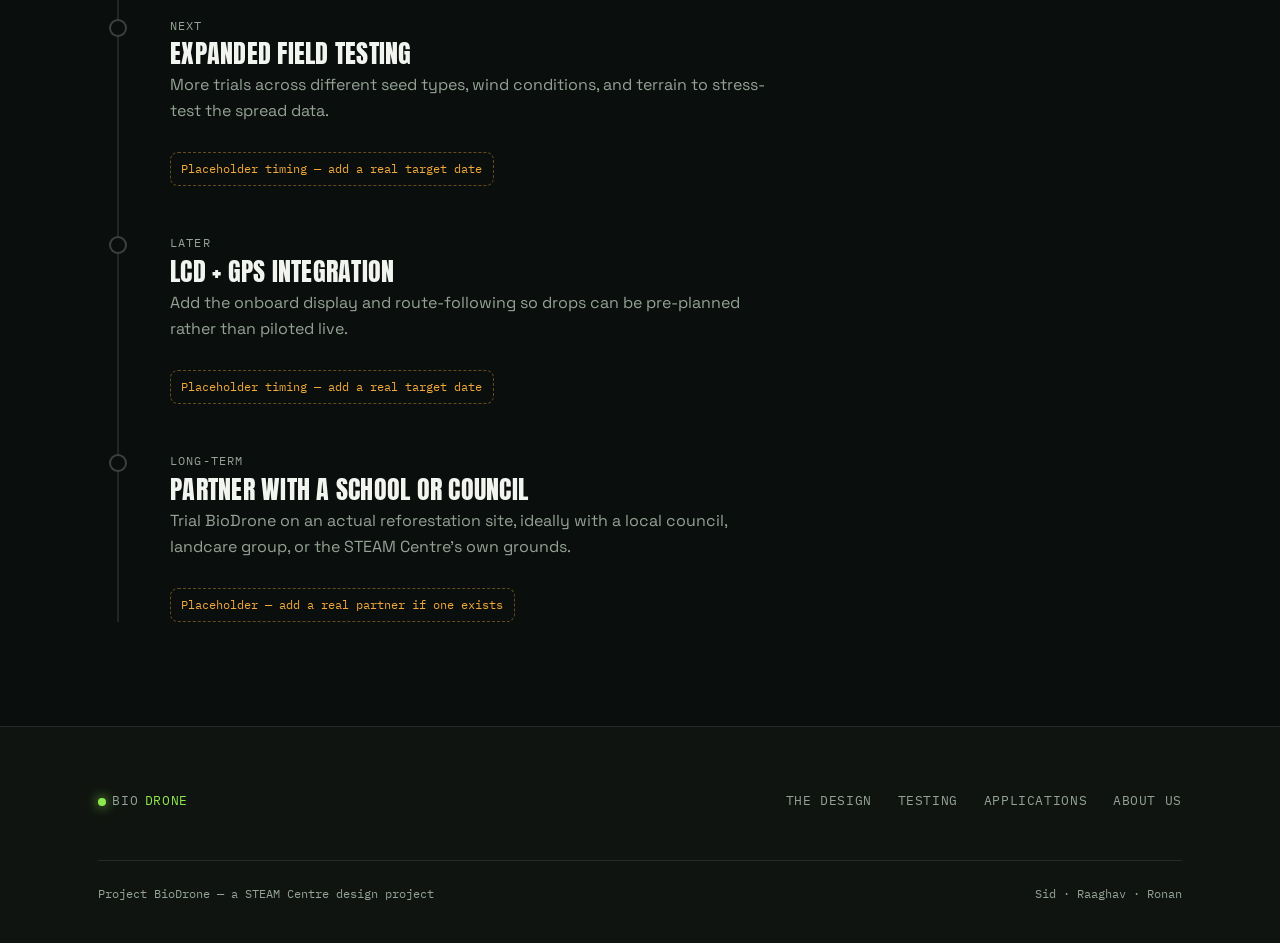
==== commit bb14f693: "Update about.html" ====
--- a/about.html
+++ b/about.html
@@ -36,23 +36,6 @@
   </div>
 </header>
 
-<!-- ============ WHY ============ -->
-<section id="why">
-  <div class="container">
-    <div class="stack-wrap">
-      <div class="reveal">
-        <div class="eyebrow">Why we built this</div>
-        <h2>A cool build with a real job to do.</h2>
-        <p class="lede">We didn't want to build something that just looked impressive — we wanted it to actually be useful. Deforestation and bushfire recovery are problems where manual labour genuinely doesn't scale, and that felt like a real target worth designing for.</p>
-      </div>
-      <div class="reveal">
-        <div class="quote-block">Add your own words here — what made the three of you want to build this, and what surprised you along the way.</div>
-        <span class="edit-note">Placeholder quote — replace with your own reflection</span>
-        <p>BioDrone also became a way to combine everything the STEAM Centre brief was actually about: mechanical design in Fusion 360, electronics and Arduino programming, environmental science, and hands-on testing — all pointed at one physical object instead of staying separate subjects.</p>
-      </div>
-    </div>
-  </div>
-</section>
 
 <!-- ============ OUR PROCESS ============ -->
 <section id="process">
